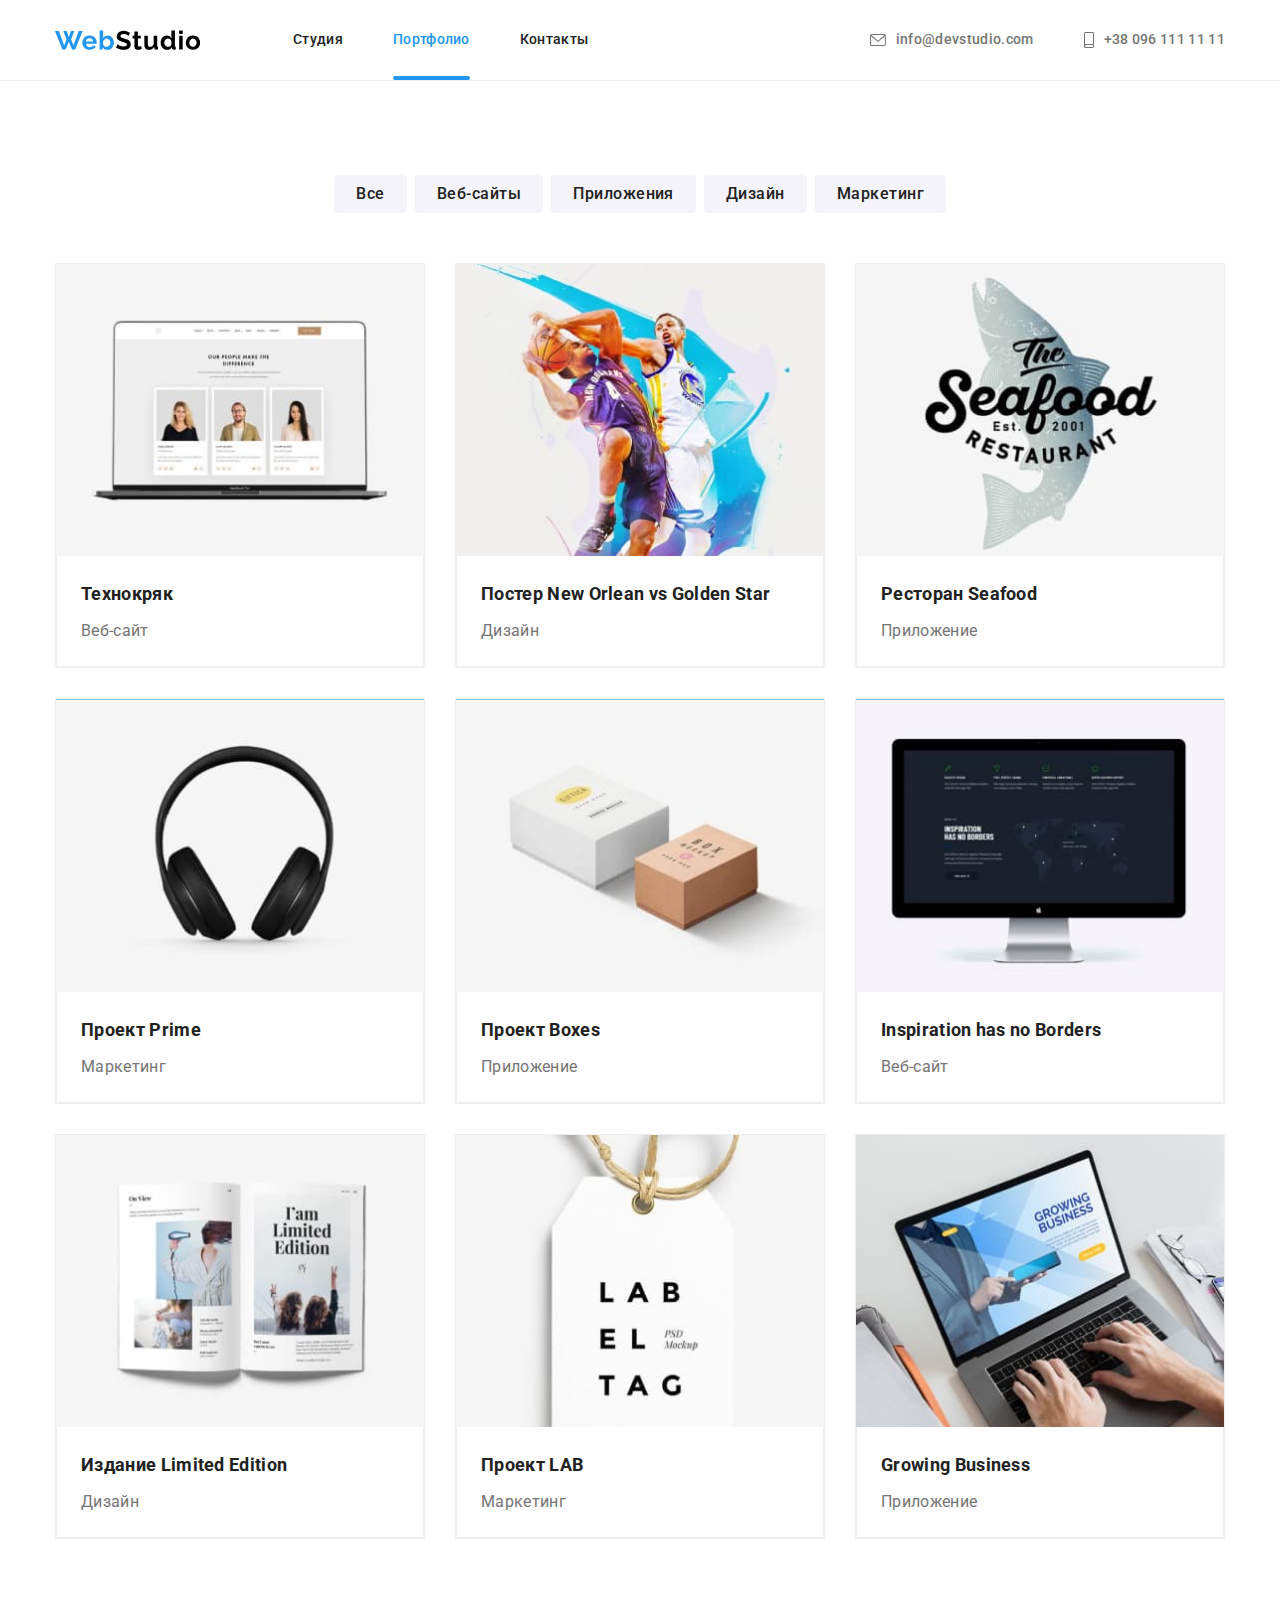
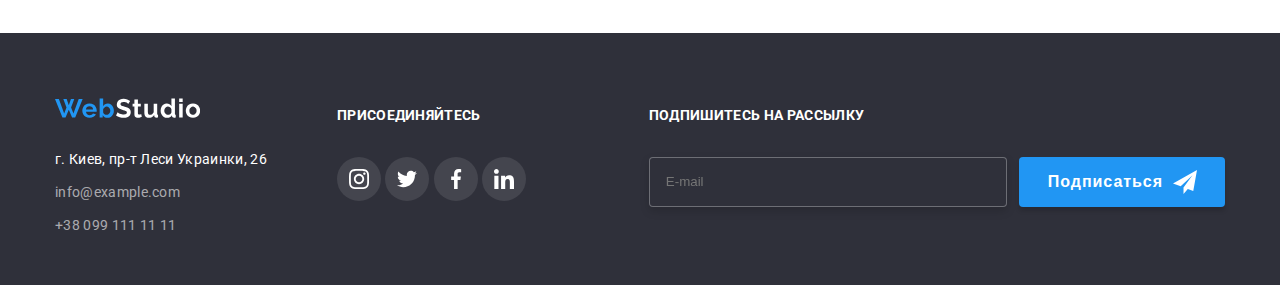
==== portfolio.html @ dd103be8 "финал1" ====
<!DOCTYPE html>
<html lang="ru">

<head>
    <meta charset="UTF-8">
    <meta name="viewport" content="width=device-width, initial-scale=1.0">
    <title>Document</title>
    <link rel="preconnect" href="https://fonts.gstatic.com">
    <link href="https://fonts.googleapis.com/css2?family=Raleway:wght@700&family=Roboto:wght@400;500;700;900&display=swap"
        rel="stylesheet">
    <link rel="stylesheet" href="./scc/common.css">
    <link rel="stylesheet" href="./scc/portfolio.css">

</head>

<body class="page">
    <!--Шапка сайта-->
<header class="head">
    <div class="container main-nav">
        <nav class="nav-points">

            <a href="./index.html" class="head-logo">
                <svg class="web-studio" width="145" height="31">
                    <use href="./images/symbol-defs.svg#icon-webstudio"></use>
                </svg>
            </a>

            <ul class="site-nav">
                <li class="item"><a href="./index.html" class="link">Студия</a></li>
                <li class="item"><a href="./portfolio.html" class="link current">Портфолио</a></li>
                <li class="item"><a href="/" class="link">Контакты</a></li>
            </ul>
        </nav>

        <ul class="web-link">
            <li class="item">
                <a class="link-mail" href="mailto:info@devstudio.com">
                    <svg class="icon-envelope">
                        <use href="./images/symbol-defs.svg#icon-envelope"></use>
                    </svg>
                    info@devstudio.com
                </a>
            </li>
        
            <li class="item">
                <a class="link-tel" href="tel:+380961111111">
                    <svg class="icon-smartphone">
                        <use href="./images/symbol-defs.svg#icon-smartphone"></use>
                    </svg>
                    +38 096 111 11 11
                </a>
            </li>
        </ul>
    </div>

</header>
    
<main>
    <section class="section">
        <div class="container">
            <h1 class="section-title visually-hidden">Наши работы</h1>

            <ul class="filter-nav nav">
                <li class="item"><button type="button" class="nav">Все</button></li>
                <li class="item"><button type="button" class="nav">Веб-сайты</button></li>
                <li class="item"><button type="button" class="nav">Приложения</button></li>
                <li class="item"><button type="button" class="nav">Дизайн</button></li>
                <li class="item"><button type="button" class="nav">Маркетинг</button></li>
            </ul>
        
            <ul class="cart-list">
                <li class="item">
                    <a href="/" class="link-cart">
                        <div class="photo-portfolio">
                            <img class="card-image" src="images/cart1 min.jpg" alt="фотографии людей на экране ноутбука">
                            <div class="portfolio-overlay">
                                <p class="style-hover">Технокряк это современная площадка распространения коронавируса. Компании используют эту платформу для цифрового шпионажа и атак на защищённые сервера конкурентов.</p>
                            </div>
                        </div>
                        
                        <div class="heading-title">
                            <h2 class="section-title">Технокряк</h2>
                            <p class="title">Веб-сайт</p>
                        </div>
                    </a>
                </li>
                <li class="item">
                    <a href="/" class="link-cart">
                        <div class="photo-portfolio">
                            <img class="card-image" src="images/cart2 min.jpg" alt="два баскетболиста">
                            <div class="portfolio-overlay">
                                <p class="style-hover">Технокряк это современная площадка распространения коронавируса. Компании используют эту платформу для цифрового шпионажа и атак на защищённые сервера конкурентов.</p>
                            </div>
                        </div>

                        <div class="heading-title">
                            <h2 class="section-title">Постер New Orlean vs Golden Star</h2>
                            <p class="title">Дизайн</p>
                        </div>
                    </a>
                </li>
                <li class="item">
                    <a href="/" class="link-cart">
                        <div class="photo-portfolio">
                            <img class="card-image" src="images/cart3 min.jpg" alt="логотип ресторана">
                            <div class="portfolio-overlay">
                                <p class="style-hover">Технокряк это современная площадка распространения коронавируса. Компании используют эту платформу для цифрового шпионажа и атак на защищённые сервера конкурентов.</p>
                            </div>
                        </div>
                        
                        <div class="heading-title">
                            <h2 class="section-title">Ресторан Seafood</h2>
                            <p class="title">Приложение</p>
                        </div>
                    </a>
                </li>
                <li class="item">
                    <a href="/" class="link-cart">
                        <div class="photo-portfolio">
                            <img class="card-image" src="images/cart4 min.jpg" alt="наушники">
                            <div class="portfolio-overlay">
                                <p class="style-hover">Технокряк это современная площадка распространения коронавируса. Компании используют эту платформу для цифрового шпионажа и атак на защищённые сервера конкурентов.</p>
                            </div>
                        </div>

                        <div class="heading-title">
                            <h2 class="section-title">Проект Prime</h2>
                            <p class="title">Маркетинг</p>
                        </div>
                    </a>
                </li>
                <li class="item">
                    <a href="/" class="link-cart">
                        <div class="photo-portfolio">
                            <img class="card-image" src="images/cart5 min.jpg" alt="две коробки">
                            <div class="portfolio-overlay">
                                <p class="style-hover">Технокряк это современная площадка распространения коронавируса. Компании используют эту платформу для цифрового шпионажа и атак на защищённые сервера конкурентов.</p>
                            </div> 
                        </div>
                               
                        <div class="heading-title">
                            <h2 class="section-title">Проект Boxes</h2>
                            <p class="title">Приложение</p>
                        </div>
                    </a>
                </li>
                <li class="item">
                    <a href="/" class="link-cart">
                        <div class="photo-portfolio">
                            <img class="card-image" src="images/cart6 min.jpg" alt="монитор компьютера">
                            <div class="portfolio-overlay">
                                <p class="style-hover">Технокряк это современная площадка распространения коронавируса. Компании используют эту платформу для цифрового шпионажа и атак на защищённые сервера конкурентов.</p>
                            </div>
                        </div>
                                
                        <div class="heading-title">
                            <h2 class="section-title">Inspiration has no Borders</h2>
                            <p class="title">Веб-сайт</p>
                        </div>
                    </a>
                </li>
                <li class="item">
                    <a href="/" class="link-cart">
                        <div class="photo-portfolio">
                            <img class="card-image" src="images/cart7 min.jpg" alt="открытая книга">
                            <div class="portfolio-overlay">
                                <p class="style-hover">Технокряк это современная площадка распространения коронавируса. Компании используют эту платформу для цифрового шпионажа и атак на защищённые сервера конкурентов.</p>
                            </div> 
                        </div>
                    
                        <div class="heading-title">
                            <h2 class="section-title">Издание Limited Edition</h2>
                            <p class="title">Дизайн</p>
                        </div>
                    </a>
                </li>
                <li class="item">
                    <a href="/" class="link-cart">
                        <div class="photo-portfolio">
                            <img class="card-image" src="images/cart8 min.jpg" alt="ярлык на нитке">
                            <div class="portfolio-overlay">
                                <p class="style-hover">Технокряк это современная площадка распространения коронавируса. Компании используют эту платформу для цифрового шпионажа и атак на защищённые сервера конкурентов.</p>
                            </div>
                        </div>
                    
                        <div class="heading-title">
                            <h2 class="section-title">Проект LAB</h2>
                            <p class="title">Маркетинг</p>
                        </div>
                    </a>
                </li>
                <li class="item">
                    <a href="/" class="link-cart">
                        <div class="photo-portfolio">
                            <img class="card-image" src="images/cart9 min.jpg" alt="человек работющий за ноутбуком">
                            <div class="portfolio-overlay">
                                <p class="style-hover">Технокряк это современная площадка распространения коронавируса. Компании используют эту платформу для цифрового шпионажа и атак на защищённые сервера конкурентов.</p>
                            </div>
                        </div>
                        
                        <div class="heading-title">
                            <h2 class="section-title">Growing Business</h2>
                            <p class="title">Приложение</p>
                        </div>
                    </a>
                </li>
            </ul>
        </div>
       
    </section>    
</main>
    <!--Подвал-->
<footer class="footer">

    <div class="container">
        <div class="container-footer">
            <div class="footer-addres">
                <a href="./index.html" class="footer-logo">
                    <svg class="web-studio" width="145" height="31">
                        <use href="./images/symbol-defs.svg#icon-WebStudio1"></use>
                    </svg>
                </a>

                <address class="address">
                    г. Киев, пр-т Леси Украинки, 26
                </address>

                <address class="footer-link">
                    <a href="mailto:info@example.com" class="footer-mail">info@example.com</a><br />
                    <a href="tel:+380991111111" class="footer-tel">+38 099 111 11 11</a>
                </address>
            </div>


            <div class="social-networks">
                <h3 class="networks-title">ПРИСОЕДИНЯЙТЕСЬ</h3>
                <ul class="networks">
                    <li class="networks-item">
                        <a class="social-link" href="">
                            <svg class="social-icon">
                                <use href="./images/symbol-defs.svg#icon-instagram"></use>
                            </svg>
                        </a>
                        <a class="social-link" href="">
                            <svg class="social-icon">
                                <use href="./images/symbol-defs.svg#icon-twitter"></use>
                            </svg>
                        </a>
                        <a class="social-link" href="">
                            <svg class="social-icon">
                                <use href="./images/symbol-defs.svg#icon-facebook"></use>
                            </svg>
                        </a>
                        <a class="social-link" href="">
                            <svg class="social-icon">
                                <use href="./images/symbol-defs.svg#icon-linkedin"></use>
                            </svg>
                        </a>
                    </li>
                </ul>
            </div>
            <div class="footer-modal">
                <div class="modal-title">
                    <h3 class="email-title">ПОДПИШИТЕСЬ НА РАССЫЛКУ</h3>
                </div>
            
                <div class="footer-form">
                    <input type="email" name="mail" placeholder="E-mail"></input>
                    <button type="submit" class="subscribe">Подписаться
                        <svg class="telegram">
                            <use href="./images/symbol-defs.svg#icon-telegrammin"></use>
                        </svg>
                    </button>
            
                </div>

        </div>

    </div>


</footer>
    </body>
    
    </html>
---- scc/common.css ----
html {
  box-sizing: border-box;
}

*,
*::before {
  box-sizing: border-box;
}

:root {
  --primary-text-color: #212121;
  --title-text-color: #757575;
  --accent-color: #2196f3;
  --background-color: #ffffff;
  --timing-function: cubic-bezier(0.4, 0, 0.2, 1);
}

.page {
  background-color: var(--background-color);

  font-family: Roboto, sans-serif;
  letter-spacing: 0.02em;
  margin: 0;
}

a {
  text-decoration: none;
}

li {
  list-style: none;
}

ul {
  padding: 0;
  margin: 0;
}

p {
  padding: 0;
  margin: 0;
}

/* утилита спрятать */
.visually-hidden {
  position: absolute;
  clip: rect(0 0 0 0);
  width: 1px;
  height: 1px;
  margin: -1px;
}

.head {
  border-bottom-width: 1px;
  border-bottom-style: solid;
  border-bottom-color: #ececec;
}

/* main-nav */

.main-nav {
  display: flex;
  align-items: center;
}

/* Header */

/* .head {
  background-color: #cccccc;
} */

.container {
  padding-left: 15px;
  padding-right: 15px;

  margin-left: auto;
  margin-right: auto;
  width: 1200px;
  /* outline: 2px solid tomato; */
}

/* Logo */

.head-logo {
  display: block;
  padding-top: 25px;
  padding-bottom: 24px;
}

.head-logo {
  display: flex;
}

/* site nav */

.nav-points {
  display: flex;
}

.site-nav {
  display: flex;
  margin-left: 93px;
  align-items: center;
}

/* .site-nav .item {
  background-color: tomato;
} */

.site-nav .item + .item {
  margin-left: 50px;
}

.site-nav a {
  display: block;
  padding-top: 32px;
  padding-bottom: 32px;

  color: var(--primary-text-color);

  font-weight: 500;
  font-size: 14px;
  line-height: 1.14;

  transition: color 250ms var(--timing-function);
}

.site-nav a:hover,
.site-nav a:focus {
  color: var(--accent-color);
}

.link {
  position: relative;
}

.link::after {
  content: '';

  position: absolute;
  bottom: 0;

  display: block;
  width: 100%;
  height: 4px;
  border-radius: 2px;

  background-color: var(--accent-color);

  opacity: 0;
  transition: opacity 250ms var(--timing-function);
}

.link.current::after {
  opacity: 1;
}

.site-nav .link.current {
  color: var(--accent-color);
}

.web-link {
  display: flex;
  margin-left: auto;
  padding: 0;
}

.link-mail {
  display: flex;
  align-items: center;

  margin-right: 50px;
}

.icon-envelope {
  width: 16px;
  height: 12px;
  margin-right: 10px;

  fill: currentColor;
}

.link-tel {
  display: flex;
  align-items: center;
}

.icon-smartphone {
  width: 10px;
  height: 16px;
  margin-right: 10px;
  fill: currentColor;
}

.web-link .link-mail {
  color: var(--title-text-color);

  font-weight: 500;
  font-size: 14px;
  line-height: 1.14;

  transition: color 250ms var(--timing-function);
}

.web-link .link-mail:hover,
.web-link .link-mail:focus {
  outline: none;
  color: var(--accent-color);
}

.web-link .link-tel {
  color: var(--title-text-color);

  font-weight: 500;
  font-size: 14px;
  line-height: 1.14;

  transition: color 250ms var(--timing-function);
}

.web-link .link-tel:hover,
.web-link .link-tel:focus {
  outline: none;
  color: var(--accent-color);
}

/* Footer */

.footer {
  max-width: 1600px;
  height: 252px;
  margin: 0 auto;

  padding-top: 60px;
  padding-bottom: 60px;

  background-color: #2f303a;
}

.footer-logo {
  display: inline-block;
  margin-bottom: 20px;
}

.footer-web {
  color: var(--accent-color);
  font-family: Raleway, sans-serif;

  font-weight: 700;
  font-size: 26px;
  line-height: 1.19;
}

.footer-studio {
  color: var(--background-color);
  font-family: Raleway, sans-serif;

  font-weight: 700;
  font-size: 26px;
  line-height: 1.19;
}

.footer-studio:hover {
  color: var(--accent-color);
}

.address {
  margin-bottom: 9px;

  color: var(--background-color);

  font-style: normal;
  font-weight: normal;
  font-size: 14px;
  line-height: 1.71;
}

.footer-mail {
  display: inline-block;
  margin-bottom: 9px;

  color: rgba(255, 255, 255, 0.6);

  font-style: normal;
  font-weight: normal;
  font-size: 14px;
  line-height: 1.71;

  transition: color 250ms var(--timing-function);
}

.footer-link .footer-mail:hover,
.footer-link .footer-mail:focus {
  color: var(--accent-color);
}

.footer-tel {
  color: rgba(255, 255, 255, 0.6);

  font-style: normal;
  font-weight: normal;
  font-size: 14px;
  line-height: 1.71;

  transition: color 250ms var(--timing-function);
}

.footer-link .footer-tel:hover,
.footer-link .footer-tel:focus {
  color: var(--accent-color);
}

.networks-title {
  color: var(--background-color);

  font-weight: bold;
  font-size: 14px;
  line-height: 16px;
}

.container-footer {
  display: flex;
}
.social-networks {
  margin-left: 70px;
}

.networks-title {
  padding-bottom: 20px;
}

.social-link {
  display: inline-flex;
  justify-content: center;
  align-items: center;
  width: 44px;
  height: 44px;
  border-radius: 50%;

  background-color: rgba(255, 255, 255, 0.1);

  transition: background-color 250ms var(--timing-function);
}

.social-link:hover,
.social-link:focus {
  background-color: var(--accent-color);
  color: var(--background-color);
}

.social-icon {
  width: 20px;
  height: 20px;
  fill: var(--background-color);
}

/* модельное окно */

.backdrop {
  position: fixed;
  top: 0;
  left: 0;
  width: 100%;
  height: 100%;
  background-color: rgba(0, 0, 0, 0.2);
}

.backdrop.is-hidden {
  opacity: 0;
  pointer-events: none;
}

.modal {
  position: absolute;
  top: 50%;
  left: 50%;
  transform: translate(-50%, -50%);

  min-width: 528px;
  min-height: 581px;
  border-radius: 4px;
  box-shadow: 0px 1px 3px rgba(0, 0, 0, 0.12), 0px 1px 1px rgba(0, 0, 0, 0.14),
    0px 2px 1px rgba(0, 0, 0, 0.2);

  background-color: var(--background-color);
}

.modal-btn {
  position: absolute;
  top: 0;
  right: 0;

  width: 30px;
  height: 30px;
  border-radius: 50%;
  margin: 8px 8px;

  background: var(--background-color);
  border: 1px solid rgba(0, 0, 0, 0.1);
  box-sizing: border-box;

  cursor: pointer;
}

.modal-btn:hover,
.modal-btn:focus {
  fill: var(--accent-color);
}

textarea {
  resize: none;
}

.form {
  width: 528px;
  height: 581px;
  /* outline: 1px solid tomato; */
  margin-left: auto;
  margin-right: auto;
  padding: 40px 39px 40px 41px;
}

b {
  font-style: normal;
  font-weight: bold;
  font-size: 20px;
  line-height: 1.15;
  text-align: center;
  letter-spacing: 0.03em;
  color: var(--primary-text-color);
}

.modal-container {
  position: relative;
}

.modal-icon {
  position: absolute;
  top: 50%;
  transform: translateY(-50%);
  left: 12px;

  width: 18px;
  height: 18px;

  cursor: pointer;
}

.form-field input:hover + .modal-icon {
  color: var(--accent-color);
  transition: color 250ms var(--timing-function);
}

.form-field input:focus + .modal-icon {
  color: var(--accent-color);
  transition: color 250ms var(--timing-function);
}

.modal-title {
  display: flex;
  margin-bottom: 20px;
}

.form-field {
  display: flex;
  flex-direction: column;
  margin-bottom: 10px;
}

.form-field label {
  margin-bottom: 4px;

  font-family: Roboto;
  font-style: normal;
  font-weight: normal;
  font-size: 12px;
  line-height: 1.17;
  letter-spacing: 0.01em;
  color: var(--title-text-color);
}

.form-field input {
  width: 448px;
  height: 40px;
  padding-left: 42px;
  margin: 0;
  border: 1px solid rgba(33, 33, 33, 0.2);;
  border-radius: 4px;
  transition: color 1000ms var(--timing-function);

  font-size: 16px;

  background-color: var(--background-color);
  color: var(--primary-text-color);

  cursor: pointer;
}

.form-field input:hover,
.form-field input:focus {
  border-color: var(--accent-color);
  transition: color 250ms var(--timing-function);
}

.form-field textarea:hover,
.form-field textarea:focus {
   border-color: var(--accent-color);
  transition: color 250ms var(--timing-function);
}

.modal-icon {
  fill: currentColor;
}

.comment {
  width: 448px;
  height: 120px;
  padding: 12px 16px;
  border: 1px solid rgba(33, 33, 33, 0.2);
  box-sizing: border-box;
  border-radius: 4px;

  margin-bottom: 10px;
}

.footer-modal {
  display: inline-block;
  margin-right: 0;
  margin-left: auto;
}

.email-title {
  color: var(--background-color);

  font-weight: bold;
  font-size: 14px;
  line-height: 16px;
}

.footer-form {
  display: flex;
  flex-direction: row;
}

.footer-form input {
  width: 358px;
  height: 50px;
  padding: 15px 16px;
  margin-right: 12px;

  border: 1px solid rgba(255, 255, 255, 0.3);
  box-sizing: border-box;
  filter: drop-shadow(0px 4px 4px rgba(0, 0, 0, 0.15));
  border-radius: 4px;

  color: var(--background-color);
  background-color: #2f303a;
}

.email::placeholder {
  font-family: Roboto;
  font-style: normal;
  font-weight: normal;
  font-size: 16px;
  line-height: 1.25;

  display: flex;
  align-items: center;
  letter-spacing: 0.03em;

  color: rgba(255, 255, 255, 0.6);
}

.subscribe {
  position: relative;
  display: flex;

  padding: 10px 0 10px 29px;
  border-radius: 4px;

  min-width: 200px;
  border: none;

  background-color: var(--accent-color);
  color: var(--background-color);
  box-shadow: 0px 4px 4px rgba(0, 0, 0, 0.15);

  font-weight: bold;
  font-size: 16px;
  line-height: 30px;
  align-items: center;
  text-align: center;
  letter-spacing: 0.06em;

  cursor: pointer;
}

.telegram {
  margin-left: 10px;
  margin-right: 28px;
  width: 24px;
  height: 24px;
}

.comment::placeholder {
  font-family: Roboto;
  font-size: 12px;
  line-height: 1.17;
  letter-spacing: 0.01em;
  color: rgba(117, 117, 117, 0.5);
}

.form-contract {
  display: flex;
  align-items: center;
}

.form-contract {
  font-family: Roboto;
  font-style: normal;
  font-weight: normal;
  font-size: 14px;
  line-height: 1.71;
  text-align: center;
  letter-spacing: 0.03em;
  color: var(--title-text-color);

  margin-bottom: 30px;
  
}

.form-contract input {
  /* -webkit-appearance: none;
  -moz-appearance: none;
  appearance: none;

  position: absolute; */
  position: absolute;
  width: 1px;
  height: 1px;
  margin: -1px;
  border: 0;
  padding: 0;
  clip: rect(0 0 0 0);
  overflow: hidden;
}

.checkbox-icon {
  display: inline-block;
  width: 16px;
  height: 15px;
  margin-right: 7px;

  border: 2px solid var(--primary-text-color);
  border-radius: 2px;
}

.checkbox:checked + .checkbox-icon {
  border-color: var(--accent-color);
  background-color: var(--accent-color);
  background-image: url("../images/iconcheckminimal.svg");
  background-size: contain;
  background-origin: border-box;

}

.link-contract {
  color: var(--accent-color);
  text-decoration-line: underline;
}

.send {
  display: flex;

  border-radius: 4px;
  padding: 10px 55px 10px 56px;
  margin-left: auto;
  margin-right: auto;
  min-width: 200px;
  border: none;

  background-color: var(--accent-color);
  color: var(--background-color);
  box-shadow: 0px 4px 4px rgba(0, 0, 0, 0.15);

  font-weight: bold;
  font-size: 16px;
  line-height: 30px;
  align-items: center;
  text-align: center;
  letter-spacing: 0.06em;

  cursor: pointer;
}
---- scc/portfolio.css ----
a {
  text-decoration: none;
}

li {
  list-style: none;
}

.section {
  padding-top: 94px;
  padding-bottom: 94px;
}

.filter-nav {
  display: flex;
  justify-content: center;
  padding-bottom: 50px;
}

.nav {
  cursor: pointer;
}

.filter-nav .item + .item {
  margin-left: 8px;
}

.filter-nav .nav {
  display: inline-block;
  border-radius: 4px;
  border: 0px;
  padding: 6px 22px;
  min-width: 73px;

  background-color: #f5f4fa;
  color: var(--primary-text-color);

  font-family: Roboto;
  font-style: normal;
  font-weight: 500;
  font-size: 16px;
  line-height: 1.62;
  text-align: center;
  letter-spacing: 0.03em;

  transition: background-color 250ms var(--timing-function);
  transition: color 250ms var(--timing-function);
}

.filter-nav .nav:hover,
.filter-nav .nav:focus {
  background-color: var(--accent-color);
  color: var(--background-color);
  box-shadow: 0px 3px 1px rgba(0, 0, 0, 0.1), 0px 1px 2px rgba(0, 0, 0, 0.08), 0px 2px 2px rgba(0, 0, 0, 0.12);
}

/* Карточки */

.cart-list {
  display: flex;
  flex-wrap: wrap;
}

.cart-list > .item {
  width: 370px;
  margin-right: 30px;
  margin-bottom: 30px;

  /* background-color: #ccc; */
}

.cart-list > .item:nth-child(3n) {
  margin-right: 0;
}

.cart-list > .item:nth-last-child(-n + 3) {
  margin-bottom: 0;
}

.photo-portfolio {
  position: relative;
  overflow: hidden;
}

.portfolio-overlay {
  position: absolute;
  left: 0;
  top: 0;
  width: 100%;
  height: 100%;
  background: rgba(33, 150, 243, 0.9);

  transform: translateY(-100%);
  transition: transform 250ms cubic-bezier(0.4, 0, 0.2, 1);
}

.item .link-cart:hover .portfolio-overlay,
.item .link-cart:focus .portfolio-overlay {
  transform: translateY(0);
}

.style-hover {
  padding-left: 24px;
  padding-top: 63px;

  color: var(--background-color);

  font-family: Roboto;
  font-style: normal;
  font-weight: normal;
  font-size: 18px;
  line-height: 1.56;
  letter-spacing: 0.03em;
}

.item .link-cart:hover,
.item .link-cart:focus {
  outline: none;
  display: block;
  box-shadow: 0px 1px 1px rgba(0, 0, 0, 0.12), 0px 4px 4px rgba(0, 0, 0, 0.06),
    1px 4px 6px rgba(0, 0, 0, 0.16);
}

.cart-list > .item {
  display: block;
  border: 1px solid #eeeeee;
}

.section-title {
  margin-top: 0;
  margin-bottom: 0;
  padding-bottom: 4px;

  color: var(--primary-text-color);

  font-weight: bold;
  font-size: 18px;
  line-height: 2;
}

.cart-list .title {
  color: var(--title-text-color);

  font-weight: normal;
  font-size: 16px;
  line-height: 1.87;
}

.card-image {
  display: block;
  width: 100%;
}

.heading-title {
  padding: 20px 24px;
  border-right: 1px solid #eeeeee;
  border-bottom: 1px solid #eeeeee;
  border-left: 1px solid #eeeeee;
}
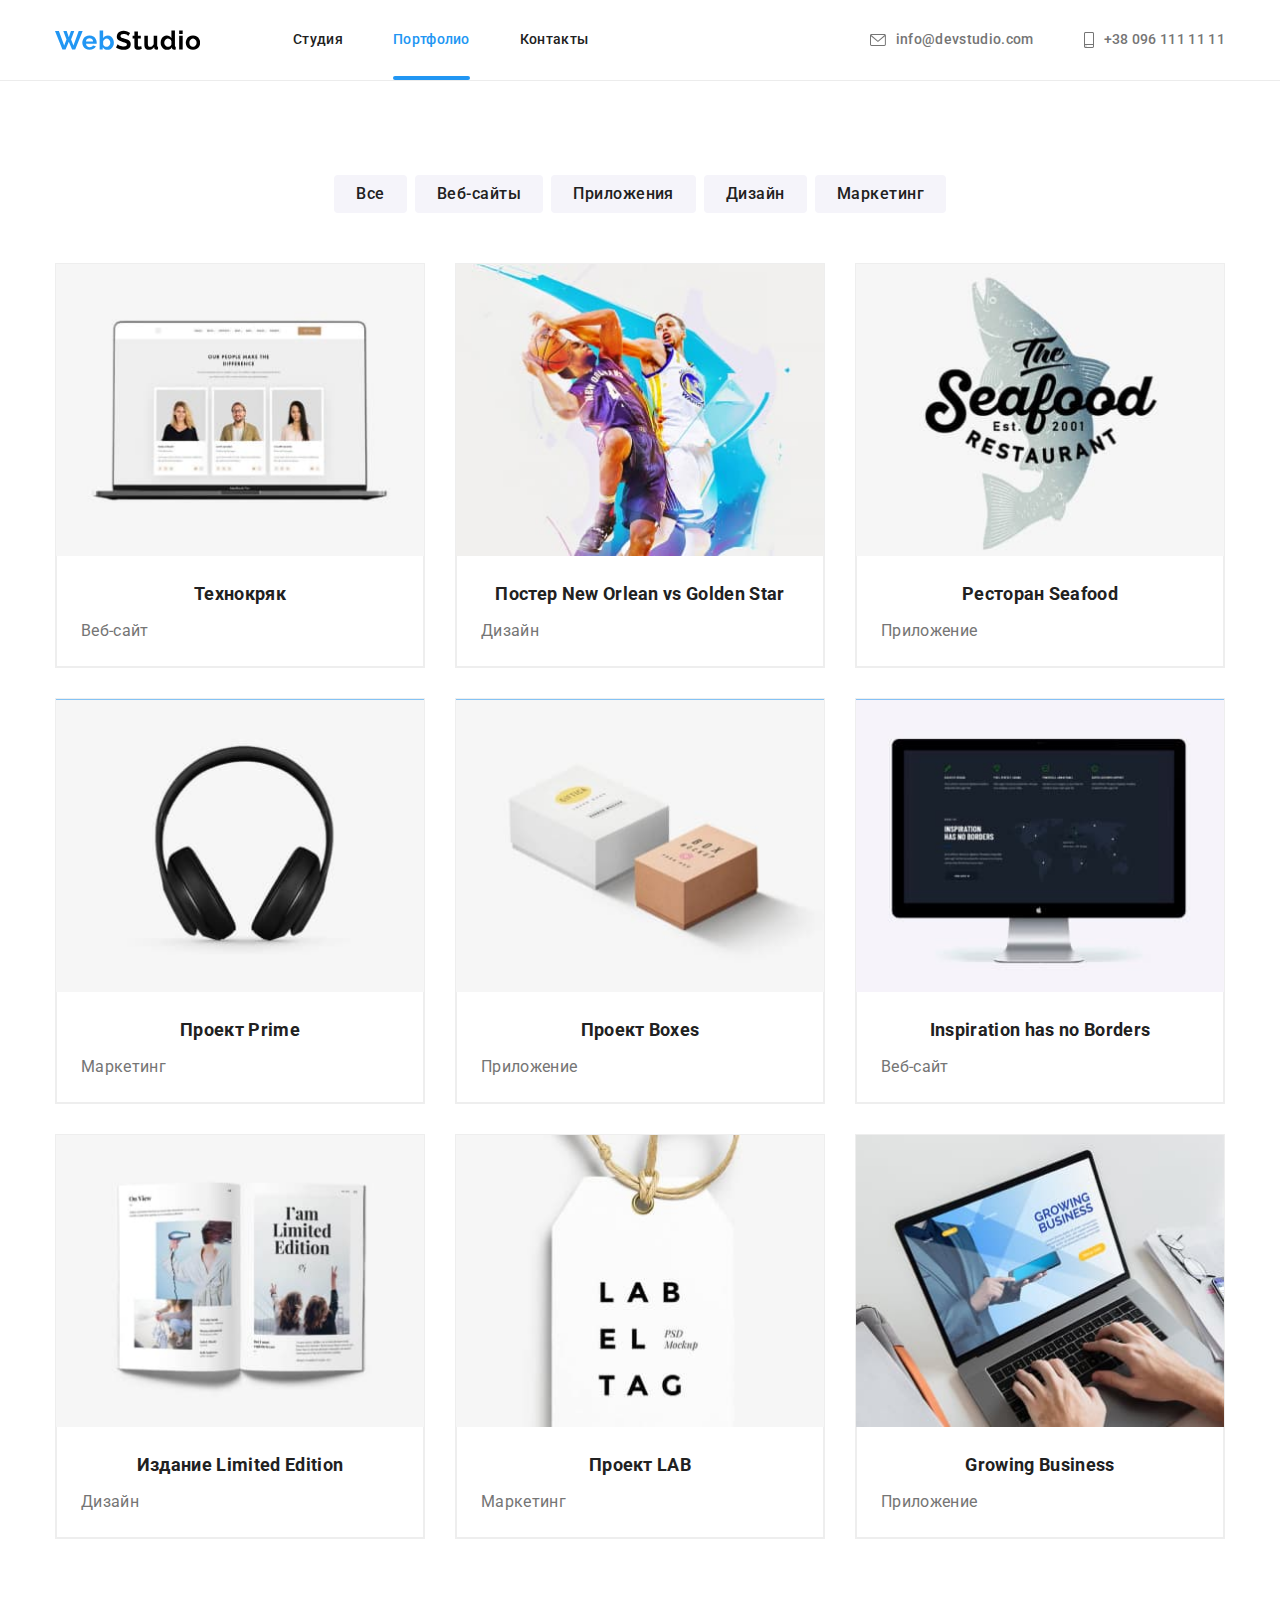
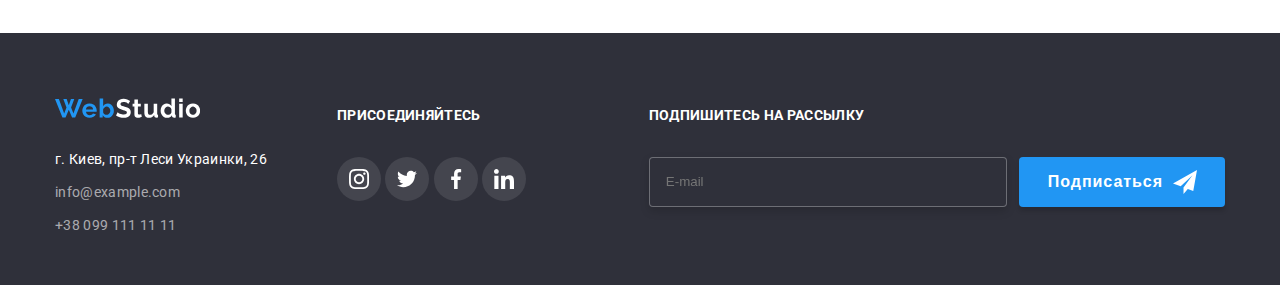
==== commit 212ed9c9: "финал2" ====
--- a/portfolio.html
+++ b/portfolio.html
@@ -8,8 +8,7 @@
     <link rel="preconnect" href="https://fonts.gstatic.com">
     <link href="https://fonts.googleapis.com/css2?family=Raleway:wght@700&family=Roboto:wght@400;500;700;900&display=swap"
         rel="stylesheet">
-    <link rel="stylesheet" href="./scc/common.css">
-    <link rel="stylesheet" href="./scc/portfolio.css">
+        <link rel="stylesheet" href="./css/main.min.css">
 
 </head>
 
--- a/css/main.min.css
+++ b/css/main.min.css
@@ -0,0 +1,2 @@
+html{-webkit-box-sizing:border-box;box-sizing:border-box}*,*::before{-webkit-box-sizing:border-box;box-sizing:border-box}:root{--primary-text-color: #212121;--title-text-color: #757575;--accent-color: #2196f3;--background-color: #ffffff;--timing-function: cubic-bezier(0.4, 0, 0.2, 1)}.page{background-color:var(--background-color);font-family:Roboto, sans-serif;letter-spacing:0.02em;margin:0}a{text-decoration:none}li{list-style:none}ul{padding:0;margin:0}p{padding:0;margin:0}.visually-hidden{position:absolute;clip:rect(0 0 0 0);width:1px;height:1px;margin:-1px}.head{border-bottom-width:1px;border-bottom-style:solid;border-bottom-color:#ececec}.main-nav{display:-webkit-box;display:-ms-flexbox;display:flex;-webkit-box-align:center;-ms-flex-align:center;align-items:center}.container{padding-left:15px;padding-right:15px;margin-left:auto;margin-right:auto;width:1200px}.head-logo{display:block;padding-top:25px;padding-bottom:24px}.head-logo{display:-webkit-box;display:-ms-flexbox;display:flex}.nav-points{display:-webkit-box;display:-ms-flexbox;display:flex}.site-nav{display:-webkit-box;display:-ms-flexbox;display:flex;margin-left:93px;-webkit-box-align:center;-ms-flex-align:center;align-items:center}.site-nav .item+.item{margin-left:50px}.site-nav a{display:block;padding-top:32px;padding-bottom:32px;color:var(--primary-text-color);font-weight:500;font-size:14px;line-height:1.14;-webkit-transition:color 250ms var(--timing-function);transition:color 250ms var(--timing-function)}.site-nav a:hover,.site-nav a:focus{color:var(--accent-color)}.link{position:relative}.link::after{content:'';position:absolute;bottom:0;display:block;width:100%;height:4px;border-radius:2px;background-color:var(--accent-color);opacity:0;-webkit-transition:opacity 250ms var(--timing-function);transition:opacity 250ms var(--timing-function)}.link.current::after{opacity:1}.site-nav .link.current{color:var(--accent-color)}.web-link{display:-webkit-box;display:-ms-flexbox;display:flex;margin-left:auto;padding:0}.link-mail{display:-webkit-box;display:-ms-flexbox;display:flex;-webkit-box-align:center;-ms-flex-align:center;align-items:center;margin-right:50px}.icon-envelope{width:16px;height:12px;margin-right:10px;fill:currentColor}.link-tel{display:-webkit-box;display:-ms-flexbox;display:flex;-webkit-box-align:center;-ms-flex-align:center;align-items:center}.icon-smartphone{width:10px;height:16px;margin-right:10px;fill:currentColor}.web-link .link-mail{color:var(--title-text-color);font-weight:500;font-size:14px;line-height:1.14;-webkit-transition:color 250ms var(--timing-function);transition:color 250ms var(--timing-function)}.web-link .link-mail:hover,.web-link .link-mail:focus{outline:none;color:var(--accent-color)}.web-link .link-tel{color:var(--title-text-color);font-weight:500;font-size:14px;line-height:1.14;-webkit-transition:color 250ms var(--timing-function);transition:color 250ms var(--timing-function)}.web-link .link-tel:hover,.web-link .link-tel:focus{outline:none;color:var(--accent-color)}.hero{text-align:center}.overlay{max-width:1600px;height:600px;padding-top:200px;margin:0 auto;background-color:#c4c4c4;background-image:-webkit-gradient(linear, left top, right top, from(rgba(47,48,58,0.4)), to(rgba(47,48,58,0.4))),url("../images/шапкаmin.jpg");background-image:linear-gradient(to right, rgba(47,48,58,0.4), rgba(47,48,58,0.4)),url("../images/шапкаmin.jpg");background-repeat:no-repeat;background-position:center;background-size:cover}.hero-title{margin-top:0;margin-bottom:0;padding-bottom:30px;color:var(--background-color);font-weight:900;font-size:44px;line-height:1.36}.heading-container{max-width:660px;margin:0 auto}.service{display:inline-block;border-radius:4px;padding:10px 32px;min-width:200px;background-color:var(--accent-color);color:var(--background-color);font-weight:700;font-size:16px;line-height:1.87;text-align:center;cursor:pointer}.section-title{margin-top:0;margin-bottom:50px;color:var(--primary-text-color);font-weight:700;font-size:36px;line-height:1.16;text-align:center}.paragraph{display:-webkit-box;display:-ms-flexbox;display:flex;-ms-flex-wrap:wrap;flex-wrap:wrap}.paragraph>.item{width:270px;margin-right:30px;margin-bottom:30px}.paragraph>.item:nth-child(4n){margin-right:0}.master{display:-webkit-box;display:-ms-flexbox;display:flex;-webkit-box-pack:center;-ms-flex-pack:center;justify-content:center;-webkit-box-align:center;-ms-flex-align:center;align-items:center;width:270px;height:120px;background-color:#f5f4fa}.master-icon{width:70px;height:70px}.actions{padding-top:94px;padding-bottom:94px}.section{padding-bottom:94px;margin-top:0;margin-bottom:0}.paragraph-title{margin-top:0;margin-bottom:0;padding-top:30px;padding-bottom:10px;color:var(--primary-text-color);font-weight:700;font-size:14px;line-height:1.14}.paragraph .title{color:var(--title-text-color);font-weight:400;font-size:14px;line-height:1.71}.work{display:-webkit-box;display:-ms-flexbox;display:flex;-ms-flex-wrap:wrap;flex-wrap:wrap}.work>.photo{width:370px;height:294px;margin-right:30px;margin-bottom:30px}.work>.photo:nth-child(3n){margin-right:0}.work>.photo:nth-last-child(-n+3){margin-bottom:0}.photo{position:relative}.profile-title{position:absolute;bottom:0;width:100%;height:70px;background:rgba(47,48,58,0.8)}.example{font-family:Roboto;font-style:normal;font-weight:bold;font-size:14px;line-height:1.14;text-align:center;letter-spacing:0.03em;text-transform:uppercase;padding:27px 0;color:var(--background-color)}.section-command{max-width:1600px;margin:0 auto;padding-top:94px;padding-bottom:94px;background-color:#f5f4fa}.command-link{display:-webkit-inline-box;display:-ms-inline-flexbox;display:inline-flex;-webkit-box-pack:center;-ms-flex-pack:center;justify-content:center;-webkit-box-align:center;-ms-flex-align:center;align-items:center;width:44px;height:44px;border-radius:50%;margin-top:16px;background-color:var(--background-color);color:#afb1b8;-webkit-transition:background-color 250ms var(--timing-function);transition:background-color 250ms var(--timing-function)}.command-link:hover,.command-link:focus{background-color:var(--accent-color);color:var(--background-color)}.command-icon{width:20px;height:20px;fill:currentColor}.command-list{display:-webkit-box;display:-ms-flexbox;display:flex;-ms-flex-wrap:wrap;flex-wrap:wrap}.command-list>.item{width:270px;height:428px;margin-right:30px;text-align:center;border-radius:0px 0px 4px 4px;-webkit-box-shadow:0px 1px 3px rgba(0,0,0,0.12),0px 1px 1px rgba(0,0,0,0.14),0px 2px 1px rgba(0,0,0,0.2);box-shadow:0px 1px 3px rgba(0,0,0,0.12),0px 1px 1px rgba(0,0,0,0.14),0px 2px 1px rgba(0,0,0,0.2);background-color:var(--background-color)}.command-list>.item:nth-child(4n){margin-right:0}.section.command-person{margin-bottom:10px;color:var(--primary-text-color);font-weight:500;font-size:16px;line-height:1.18}.command-list .title{color:var(--title-text-color);font-weight:400;font-size:16px;line-height:1.18}.section-client{padding-top:94px;padding-bottom:94px;margin-top:0;margin-bottom:0}.clients{display:-webkit-box;display:-ms-flexbox;display:flex;padding:0;-webkit-box-pack:center;-ms-flex-pack:center;justify-content:center}.logo{display:-webkit-box;display:-ms-flexbox;display:flex;-webkit-box-pack:center;-ms-flex-pack:center;justify-content:center;-webkit-box-align:center;-ms-flex-align:center;align-items:center;width:170px;height:90px;border:1px solid #afb1bb;border-radius:4px;color:#afb1bb;-webkit-transition:color 250ms var(--timing-function);transition:color 250ms var(--timing-function)}.client-logo{fill:currentColor}.client-item:not(:last-child){margin-right:30px}.logo:hover,.logo:focus{color:var(--accent-color);border-color:var(--accent-color)}a{text-decoration:none}li{list-style:none}.section{padding-top:94px;padding-bottom:94px}.filter-nav{display:-webkit-box;display:-ms-flexbox;display:flex;-webkit-box-pack:center;-ms-flex-pack:center;justify-content:center;padding-bottom:50px}.nav{cursor:pointer}.filter-nav .item+.item{margin-left:8px}.filter-nav .nav{display:inline-block;border-radius:4px;border:0px;padding:6px 22px;min-width:73px;background-color:#f5f4fa;color:var(--primary-text-color);font-family:Roboto;font-style:normal;font-weight:500;font-size:16px;line-height:1.62;text-align:center;letter-spacing:0.03em;-webkit-transition:background-color 250ms var(--timing-function);transition:background-color 250ms var(--timing-function);-webkit-transition:color 250ms var(--timing-function);transition:color 250ms var(--timing-function)}.filter-nav .nav:hover,.filter-nav .nav:focus{background-color:var(--accent-color);color:var(--background-color);-webkit-box-shadow:0px 3px 1px rgba(0,0,0,0.1),0px 1px 2px rgba(0,0,0,0.08),0px 2px 2px rgba(0,0,0,0.12);box-shadow:0px 3px 1px rgba(0,0,0,0.1),0px 1px 2px rgba(0,0,0,0.08),0px 2px 2px rgba(0,0,0,0.12)}.cart-list{display:-webkit-box;display:-ms-flexbox;display:flex;-ms-flex-wrap:wrap;flex-wrap:wrap}.cart-list>.item{width:370px;margin-right:30px;margin-bottom:30px}.cart-list>.item:nth-child(3n){margin-right:0}.cart-list>.item:nth-last-child(-n+3){margin-bottom:0}.photo-portfolio{position:relative;overflow:hidden}.portfolio-overlay{position:absolute;left:0;top:0;width:100%;height:100%;background:rgba(33,150,243,0.9);-webkit-transform:translateY(-100%);transform:translateY(-100%);-webkit-transition:-webkit-transform 250ms cubic-bezier(0.4, 0, 0.2, 1);transition:-webkit-transform 250ms cubic-bezier(0.4, 0, 0.2, 1);transition:transform 250ms cubic-bezier(0.4, 0, 0.2, 1);transition:transform 250ms cubic-bezier(0.4, 0, 0.2, 1), -webkit-transform 250ms cubic-bezier(0.4, 0, 0.2, 1)}.item .link-cart:hover .portfolio-overlay,.item .link-cart:focus .portfolio-overlay{-webkit-transform:translateY(0);transform:translateY(0)}.style-hover{padding-left:24px;padding-top:63px;color:var(--background-color);font-family:Roboto;font-style:normal;font-weight:normal;font-size:18px;line-height:1.56;letter-spacing:0.03em}.item .link-cart:hover,.item .link-cart:focus{outline:none;display:block;-webkit-box-shadow:0px 1px 1px rgba(0,0,0,0.12),0px 4px 4px rgba(0,0,0,0.06),1px 4px 6px rgba(0,0,0,0.16);box-shadow:0px 1px 1px rgba(0,0,0,0.12),0px 4px 4px rgba(0,0,0,0.06),1px 4px 6px rgba(0,0,0,0.16)}.cart-list>.item{display:block;border:1px solid #eeeeee}.section-title{margin-top:0;margin-bottom:0;padding-bottom:4px;color:var(--primary-text-color);font-weight:bold;font-size:18px;line-height:2}.cart-list .title{color:var(--title-text-color);font-weight:normal;font-size:16px;line-height:1.87}.card-image{display:block;width:100%}.heading-title{padding:20px 24px;border-right:1px solid #eeeeee;border-bottom:1px solid #eeeeee;border-left:1px solid #eeeeee}.footer{max-width:1600px;height:252px;margin:0 auto;padding-top:60px;padding-bottom:60px;background-color:#2f303a}.footer-logo{display:inline-block;margin-bottom:20px}.footer-web{color:var(--accent-color);font-family:Raleway, sans-serif;font-weight:700;font-size:26px;line-height:1.19}.footer-studio{color:var(--background-color);font-family:Raleway, sans-serif;font-weight:700;font-size:26px;line-height:1.19}.footer-studio:hover{color:var(--accent-color)}.address{margin-bottom:9px;color:var(--background-color);font-style:normal;font-weight:normal;font-size:14px;line-height:1.71}.footer-mail{display:inline-block;margin-bottom:9px;color:rgba(255,255,255,0.6);font-style:normal;font-weight:normal;font-size:14px;line-height:1.71;-webkit-transition:color 250ms var(--timing-function);transition:color 250ms var(--timing-function)}.footer-link .footer-mail:hover,.footer-link .footer-mail:focus{color:var(--accent-color)}.footer-tel{color:rgba(255,255,255,0.6);font-style:normal;font-weight:normal;font-size:14px;line-height:1.71;-webkit-transition:color 250ms var(--timing-function);transition:color 250ms var(--timing-function)}.footer-link .footer-tel:hover,.footer-link .footer-tel:focus{color:var(--accent-color)}.networks-title{color:var(--background-color);font-weight:bold;font-size:14px;line-height:16px}.container-footer{display:-webkit-box;display:-ms-flexbox;display:flex}.social-networks{margin-left:70px}.networks-title{padding-bottom:20px}.social-link{display:-webkit-inline-box;display:-ms-inline-flexbox;display:inline-flex;-webkit-box-pack:center;-ms-flex-pack:center;justify-content:center;-webkit-box-align:center;-ms-flex-align:center;align-items:center;width:44px;height:44px;border-radius:50%;background-color:rgba(255,255,255,0.1);-webkit-transition:background-color 250ms var(--timing-function);transition:background-color 250ms var(--timing-function)}.social-link:hover,.social-link:focus{background-color:var(--accent-color);color:var(--background-color)}.social-icon{width:20px;height:20px;fill:var(--background-color)}.backdrop{position:fixed;top:0;left:0;width:100%;height:100%;background-color:rgba(0,0,0,0.2)}.backdrop.is-hidden{opacity:0;pointer-events:none}.modal{position:absolute;top:50%;left:50%;-webkit-transform:translate(-50%, -50%);transform:translate(-50%, -50%);min-width:528px;min-height:581px;border-radius:4px;-webkit-box-shadow:0px 1px 3px rgba(0,0,0,0.12),0px 1px 1px rgba(0,0,0,0.14),0px 2px 1px rgba(0,0,0,0.2);box-shadow:0px 1px 3px rgba(0,0,0,0.12),0px 1px 1px rgba(0,0,0,0.14),0px 2px 1px rgba(0,0,0,0.2);background-color:var(--background-color)}.modal-btn{position:absolute;top:0;right:0;width:30px;height:30px;border-radius:50%;margin:8px 8px;background:var(--background-color);border:1px solid rgba(0,0,0,0.1);-webkit-box-sizing:border-box;box-sizing:border-box;cursor:pointer}.modal-btn:hover,.modal-btn:focus{fill:var(--accent-color)}textarea{resize:none}.form{width:528px;height:581px;margin-left:auto;margin-right:auto;padding:40px 39px 40px 41px}b{font-style:normal;font-weight:bold;font-size:20px;line-height:1.15;text-align:center;letter-spacing:0.03em;color:var(--primary-text-color)}.modal-container{position:relative}.modal-icon{position:absolute;top:50%;-webkit-transform:translateY(-50%);transform:translateY(-50%);left:12px;width:18px;height:18px;cursor:pointer}.form-field input:hover+.modal-icon{color:var(--accent-color);-webkit-transition:color 250ms var(--timing-function);transition:color 250ms var(--timing-function)}.form-field input:focus+.modal-icon{color:var(--accent-color);-webkit-transition:color 250ms var(--timing-function);transition:color 250ms var(--timing-function)}.modal-title{display:-webkit-box;display:-ms-flexbox;display:flex;margin-bottom:20px}.form-field{display:-webkit-box;display:-ms-flexbox;display:flex;-webkit-box-orient:vertical;-webkit-box-direction:normal;-ms-flex-direction:column;flex-direction:column;margin-bottom:10px}.form-field label{margin-bottom:4px;font-family:Roboto;font-style:normal;font-weight:normal;font-size:12px;line-height:1.17;letter-spacing:0.01em;color:var(--title-text-color)}.form-field input{width:448px;height:40px;padding-left:42px;margin:0;border:1px solid rgba(33,33,33,0.2);border-radius:4px;-webkit-transition:color 1000ms var(--timing-function);transition:color 1000ms var(--timing-function);font-size:16px;background-color:var(--background-color);color:var(--primary-text-color);cursor:pointer}.form-field input:hover,.form-field input:focus{border-color:var(--accent-color);-webkit-transition:color 250ms var(--timing-function);transition:color 250ms var(--timing-function)}.form-field textarea:hover,.form-field textarea:focus{border-color:var(--accent-color);-webkit-transition:color 250ms var(--timing-function);transition:color 250ms var(--timing-function)}.modal-icon{fill:currentColor}.comment{width:448px;height:120px;padding:12px 16px;border:1px solid rgba(33,33,33,0.2);-webkit-box-sizing:border-box;box-sizing:border-box;border-radius:4px;margin-bottom:10px}.footer-modal{display:inline-block;margin-right:0;margin-left:auto}.email-title{color:var(--background-color);font-weight:bold;font-size:14px;line-height:16px}.footer-form{display:-webkit-box;display:-ms-flexbox;display:flex;-webkit-box-orient:horizontal;-webkit-box-direction:normal;-ms-flex-direction:row;flex-direction:row}.footer-form input{width:358px;height:50px;padding:15px 16px;margin-right:12px;border:1px solid rgba(255,255,255,0.3);-webkit-box-sizing:border-box;box-sizing:border-box;-webkit-filter:drop-shadow(0px 4px 4px rgba(0,0,0,0.15));filter:drop-shadow(0px 4px 4px rgba(0,0,0,0.15));border-radius:4px;color:var(--background-color);background-color:#2f303a}.email::-webkit-input-placeholder{font-family:Roboto;font-style:normal;font-weight:normal;font-size:16px;line-height:1.25;display:-webkit-box;display:flex;-webkit-box-align:center;align-items:center;letter-spacing:0.03em;color:rgba(255,255,255,0.6)}.email:-ms-input-placeholder{font-family:Roboto;font-style:normal;font-weight:normal;font-size:16px;line-height:1.25;display:-ms-flexbox;display:flex;-ms-flex-align:center;align-items:center;letter-spacing:0.03em;color:rgba(255,255,255,0.6)}.email::-ms-input-placeholder{font-family:Roboto;font-style:normal;font-weight:normal;font-size:16px;line-height:1.25;display:-ms-flexbox;display:flex;-ms-flex-align:center;align-items:center;letter-spacing:0.03em;color:rgba(255,255,255,0.6)}.email::placeholder{font-family:Roboto;font-style:normal;font-weight:normal;font-size:16px;line-height:1.25;display:-webkit-box;display:-ms-flexbox;display:flex;-webkit-box-align:center;-ms-flex-align:center;align-items:center;letter-spacing:0.03em;color:rgba(255,255,255,0.6)}.subscribe{position:relative;display:-webkit-box;display:-ms-flexbox;display:flex;padding:10px 0 10px 29px;border-radius:4px;min-width:200px;border:none;background-color:var(--accent-color);color:var(--background-color);-webkit-box-shadow:0px 4px 4px rgba(0,0,0,0.15);box-shadow:0px 4px 4px rgba(0,0,0,0.15);font-weight:bold;font-size:16px;line-height:30px;-webkit-box-align:center;-ms-flex-align:center;align-items:center;text-align:center;letter-spacing:0.06em;cursor:pointer}.telegram{margin-left:10px;margin-right:28px;width:24px;height:24px}.comment::-webkit-input-placeholder{font-family:Roboto;font-size:12px;line-height:1.17;letter-spacing:0.01em;color:rgba(117,117,117,0.5)}.comment:-ms-input-placeholder{font-family:Roboto;font-size:12px;line-height:1.17;letter-spacing:0.01em;color:rgba(117,117,117,0.5)}.comment::-ms-input-placeholder{font-family:Roboto;font-size:12px;line-height:1.17;letter-spacing:0.01em;color:rgba(117,117,117,0.5)}.comment::placeholder{font-family:Roboto;font-size:12px;line-height:1.17;letter-spacing:0.01em;color:rgba(117,117,117,0.5)}.form-contract{display:-webkit-box;display:-ms-flexbox;display:flex;-webkit-box-align:center;-ms-flex-align:center;align-items:center}.form-contract{font-family:Roboto;font-style:normal;font-weight:normal;font-size:14px;line-height:1.71;text-align:center;letter-spacing:0.03em;color:var(--title-text-color);margin-bottom:30px}.form-contract input{position:absolute;width:1px;height:1px;margin:-1px;border:0;padding:0;clip:rect(0 0 0 0);overflow:hidden}.checkbox-icon{display:inline-block;width:16px;height:15px;margin-right:7px;border:2px solid var(--primary-text-color);border-radius:2px}.checkbox:checked+.checkbox-icon{border-color:var(--accent-color);background-color:var(--accent-color);background-image:url("../images/iconcheckminimal.svg");background-size:contain;background-origin:border-box}.link-contract{color:var(--accent-color);-webkit-text-decoration-line:underline;text-decoration-line:underline}.send{display:-webkit-box;display:-ms-flexbox;display:flex;border-radius:4px;padding:10px 55px 10px 56px;margin-left:auto;margin-right:auto;min-width:200px;border:none;background-color:var(--accent-color);color:var(--background-color);-webkit-box-shadow:0px 4px 4px rgba(0,0,0,0.15);box-shadow:0px 4px 4px rgba(0,0,0,0.15);font-weight:bold;font-size:16px;line-height:30px;-webkit-box-align:center;-ms-flex-align:center;align-items:center;text-align:center;letter-spacing:0.06em;cursor:pointer}
+/*# sourceMappingURL=main.min.css.map */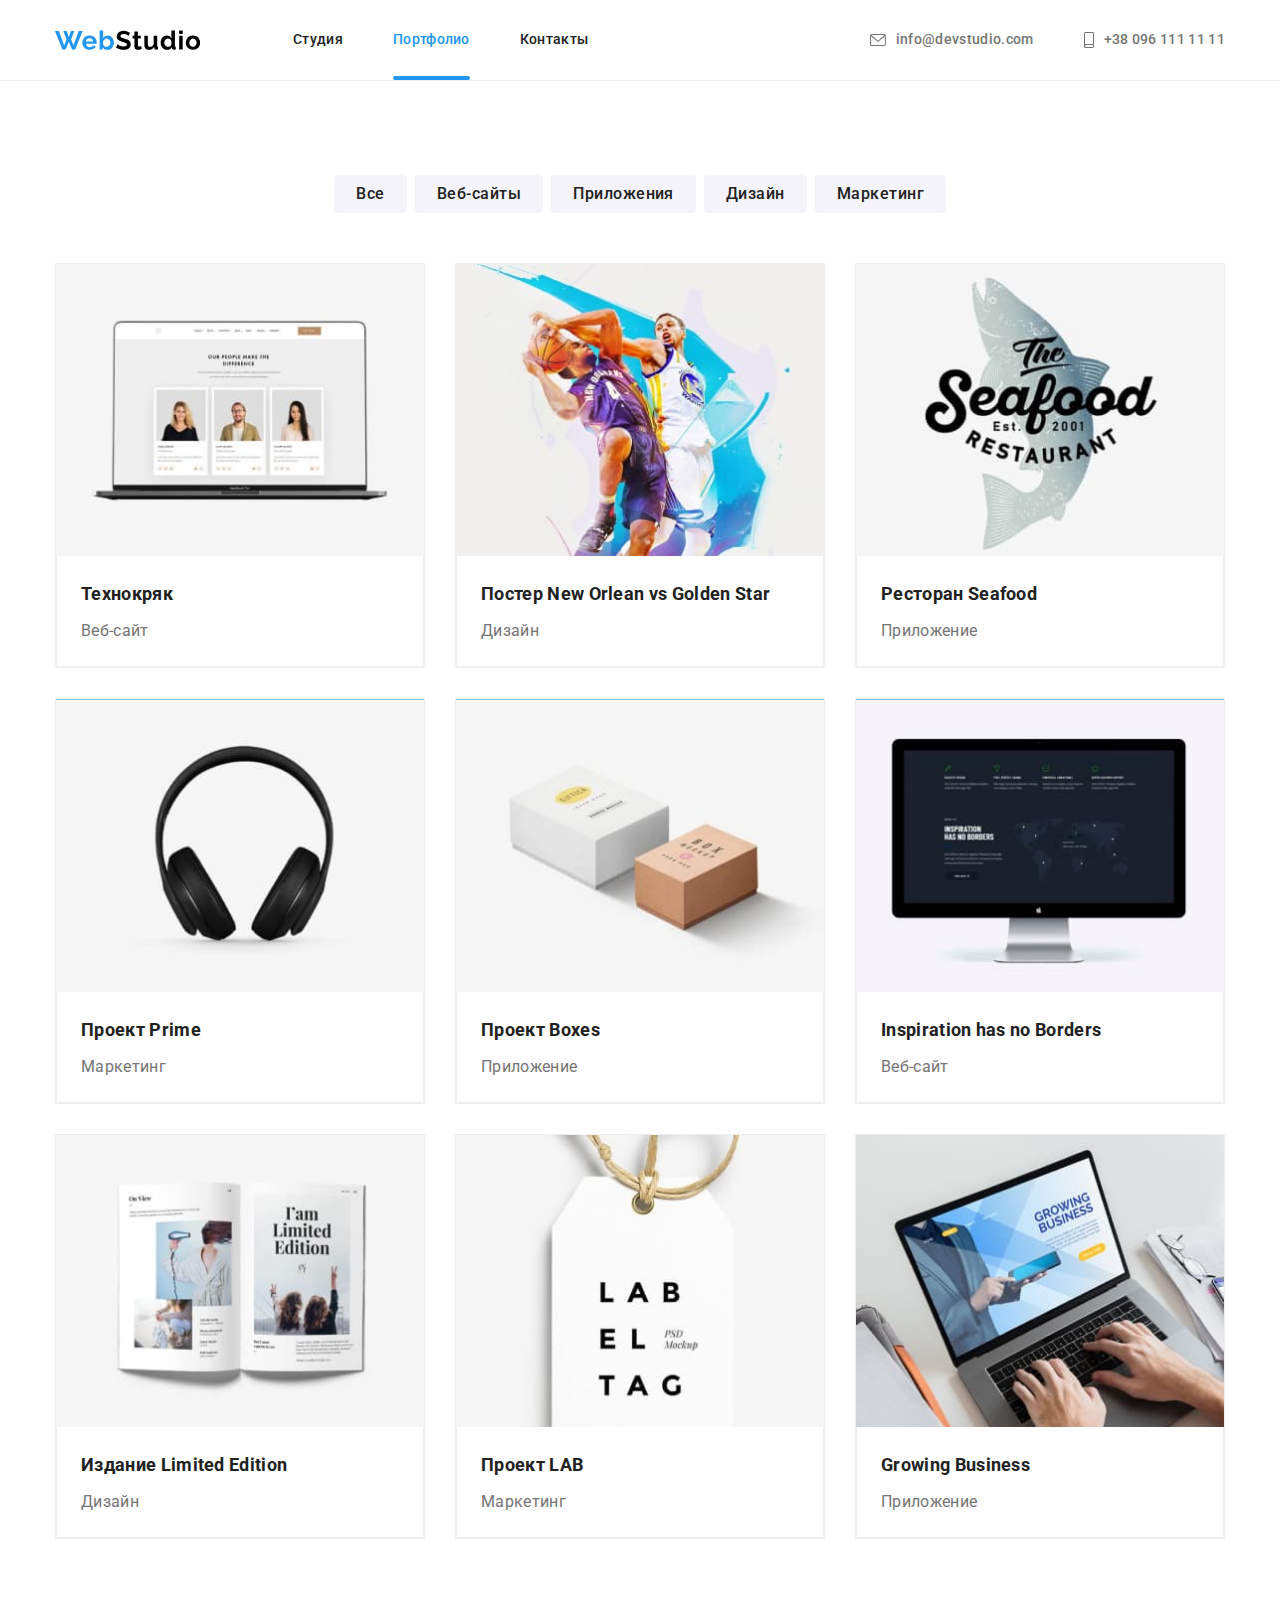
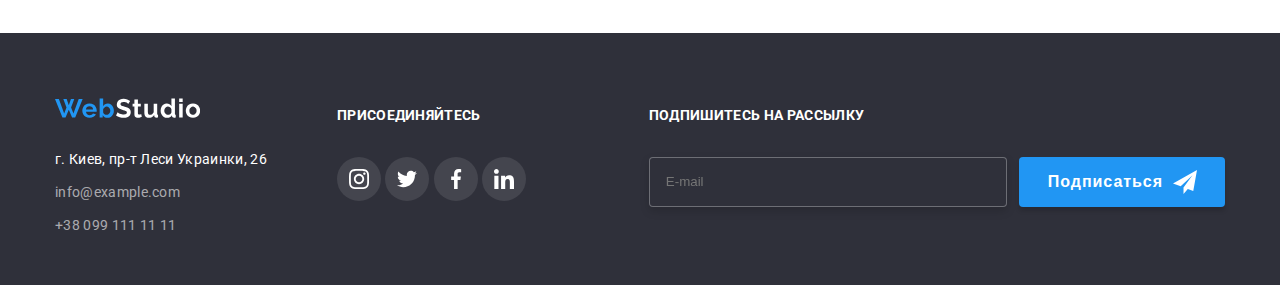
==== commit 1ab0c824: "финал4" ====
--- a/portfolio.html
+++ b/portfolio.html
@@ -264,21 +264,16 @@
                 </div>
             
                 <div class="footer-form">
-                    <input type="email" name="mail" placeholder="E-mail"></input>
+                    <input type="email" name="mail" placeholder="E-mail">
                     <button type="submit" class="subscribe">Подписаться
                         <svg class="telegram">
                             <use href="./images/symbol-defs.svg#icon-telegrammin"></use>
                         </svg>
                     </button>
-            
                 </div>
-
+            </div>
         </div>
-
     </div>
-
-
 </footer>
     </body>
-    
     </html>--- a/css/main.min.css
+++ b/css/main.min.css
@@ -1,2 +1,2 @@
-html{-webkit-box-sizing:border-box;box-sizing:border-box}*,*::before{-webkit-box-sizing:border-box;box-sizing:border-box}:root{--primary-text-color: #212121;--title-text-color: #757575;--accent-color: #2196f3;--background-color: #ffffff;--timing-function: cubic-bezier(0.4, 0, 0.2, 1)}.page{background-color:var(--background-color);font-family:Roboto, sans-serif;letter-spacing:0.02em;margin:0}a{text-decoration:none}li{list-style:none}ul{padding:0;margin:0}p{padding:0;margin:0}.visually-hidden{position:absolute;clip:rect(0 0 0 0);width:1px;height:1px;margin:-1px}.head{border-bottom-width:1px;border-bottom-style:solid;border-bottom-color:#ececec}.main-nav{display:-webkit-box;display:-ms-flexbox;display:flex;-webkit-box-align:center;-ms-flex-align:center;align-items:center}.container{padding-left:15px;padding-right:15px;margin-left:auto;margin-right:auto;width:1200px}.head-logo{display:block;padding-top:25px;padding-bottom:24px}.head-logo{display:-webkit-box;display:-ms-flexbox;display:flex}.nav-points{display:-webkit-box;display:-ms-flexbox;display:flex}.site-nav{display:-webkit-box;display:-ms-flexbox;display:flex;margin-left:93px;-webkit-box-align:center;-ms-flex-align:center;align-items:center}.site-nav .item+.item{margin-left:50px}.site-nav a{display:block;padding-top:32px;padding-bottom:32px;color:var(--primary-text-color);font-weight:500;font-size:14px;line-height:1.14;-webkit-transition:color 250ms var(--timing-function);transition:color 250ms var(--timing-function)}.site-nav a:hover,.site-nav a:focus{color:var(--accent-color)}.link{position:relative}.link::after{content:'';position:absolute;bottom:0;display:block;width:100%;height:4px;border-radius:2px;background-color:var(--accent-color);opacity:0;-webkit-transition:opacity 250ms var(--timing-function);transition:opacity 250ms var(--timing-function)}.link.current::after{opacity:1}.site-nav .link.current{color:var(--accent-color)}.web-link{display:-webkit-box;display:-ms-flexbox;display:flex;margin-left:auto;padding:0}.link-mail{display:-webkit-box;display:-ms-flexbox;display:flex;-webkit-box-align:center;-ms-flex-align:center;align-items:center;margin-right:50px}.icon-envelope{width:16px;height:12px;margin-right:10px;fill:currentColor}.link-tel{display:-webkit-box;display:-ms-flexbox;display:flex;-webkit-box-align:center;-ms-flex-align:center;align-items:center}.icon-smartphone{width:10px;height:16px;margin-right:10px;fill:currentColor}.web-link .link-mail{color:var(--title-text-color);font-weight:500;font-size:14px;line-height:1.14;-webkit-transition:color 250ms var(--timing-function);transition:color 250ms var(--timing-function)}.web-link .link-mail:hover,.web-link .link-mail:focus{outline:none;color:var(--accent-color)}.web-link .link-tel{color:var(--title-text-color);font-weight:500;font-size:14px;line-height:1.14;-webkit-transition:color 250ms var(--timing-function);transition:color 250ms var(--timing-function)}.web-link .link-tel:hover,.web-link .link-tel:focus{outline:none;color:var(--accent-color)}.hero{text-align:center}.overlay{max-width:1600px;height:600px;padding-top:200px;margin:0 auto;background-color:#c4c4c4;background-image:-webkit-gradient(linear, left top, right top, from(rgba(47,48,58,0.4)), to(rgba(47,48,58,0.4))),url("../images/шапкаmin.jpg");background-image:linear-gradient(to right, rgba(47,48,58,0.4), rgba(47,48,58,0.4)),url("../images/шапкаmin.jpg");background-repeat:no-repeat;background-position:center;background-size:cover}.hero-title{margin-top:0;margin-bottom:0;padding-bottom:30px;color:var(--background-color);font-weight:900;font-size:44px;line-height:1.36}.heading-container{max-width:660px;margin:0 auto}.service{display:inline-block;border-radius:4px;padding:10px 32px;min-width:200px;background-color:var(--accent-color);color:var(--background-color);font-weight:700;font-size:16px;line-height:1.87;text-align:center;cursor:pointer}.section-title{margin-top:0;margin-bottom:50px;color:var(--primary-text-color);font-weight:700;font-size:36px;line-height:1.16;text-align:center}.paragraph{display:-webkit-box;display:-ms-flexbox;display:flex;-ms-flex-wrap:wrap;flex-wrap:wrap}.paragraph>.item{width:270px;margin-right:30px;margin-bottom:30px}.paragraph>.item:nth-child(4n){margin-right:0}.master{display:-webkit-box;display:-ms-flexbox;display:flex;-webkit-box-pack:center;-ms-flex-pack:center;justify-content:center;-webkit-box-align:center;-ms-flex-align:center;align-items:center;width:270px;height:120px;background-color:#f5f4fa}.master-icon{width:70px;height:70px}.actions{padding-top:94px;padding-bottom:94px}.section{padding-bottom:94px;margin-top:0;margin-bottom:0}.paragraph-title{margin-top:0;margin-bottom:0;padding-top:30px;padding-bottom:10px;color:var(--primary-text-color);font-weight:700;font-size:14px;line-height:1.14}.paragraph .title{color:var(--title-text-color);font-weight:400;font-size:14px;line-height:1.71}.work{display:-webkit-box;display:-ms-flexbox;display:flex;-ms-flex-wrap:wrap;flex-wrap:wrap}.work>.photo{width:370px;height:294px;margin-right:30px;margin-bottom:30px}.work>.photo:nth-child(3n){margin-right:0}.work>.photo:nth-last-child(-n+3){margin-bottom:0}.photo{position:relative}.profile-title{position:absolute;bottom:0;width:100%;height:70px;background:rgba(47,48,58,0.8)}.example{font-family:Roboto;font-style:normal;font-weight:bold;font-size:14px;line-height:1.14;text-align:center;letter-spacing:0.03em;text-transform:uppercase;padding:27px 0;color:var(--background-color)}.section-command{max-width:1600px;margin:0 auto;padding-top:94px;padding-bottom:94px;background-color:#f5f4fa}.command-link{display:-webkit-inline-box;display:-ms-inline-flexbox;display:inline-flex;-webkit-box-pack:center;-ms-flex-pack:center;justify-content:center;-webkit-box-align:center;-ms-flex-align:center;align-items:center;width:44px;height:44px;border-radius:50%;margin-top:16px;background-color:var(--background-color);color:#afb1b8;-webkit-transition:background-color 250ms var(--timing-function);transition:background-color 250ms var(--timing-function)}.command-link:hover,.command-link:focus{background-color:var(--accent-color);color:var(--background-color)}.command-icon{width:20px;height:20px;fill:currentColor}.command-list{display:-webkit-box;display:-ms-flexbox;display:flex;-ms-flex-wrap:wrap;flex-wrap:wrap}.command-list>.item{width:270px;height:428px;margin-right:30px;text-align:center;border-radius:0px 0px 4px 4px;-webkit-box-shadow:0px 1px 3px rgba(0,0,0,0.12),0px 1px 1px rgba(0,0,0,0.14),0px 2px 1px rgba(0,0,0,0.2);box-shadow:0px 1px 3px rgba(0,0,0,0.12),0px 1px 1px rgba(0,0,0,0.14),0px 2px 1px rgba(0,0,0,0.2);background-color:var(--background-color)}.command-list>.item:nth-child(4n){margin-right:0}.section.command-person{margin-bottom:10px;color:var(--primary-text-color);font-weight:500;font-size:16px;line-height:1.18}.command-list .title{color:var(--title-text-color);font-weight:400;font-size:16px;line-height:1.18}.section-client{padding-top:94px;padding-bottom:94px;margin-top:0;margin-bottom:0}.clients{display:-webkit-box;display:-ms-flexbox;display:flex;padding:0;-webkit-box-pack:center;-ms-flex-pack:center;justify-content:center}.logo{display:-webkit-box;display:-ms-flexbox;display:flex;-webkit-box-pack:center;-ms-flex-pack:center;justify-content:center;-webkit-box-align:center;-ms-flex-align:center;align-items:center;width:170px;height:90px;border:1px solid #afb1bb;border-radius:4px;color:#afb1bb;-webkit-transition:color 250ms var(--timing-function);transition:color 250ms var(--timing-function)}.client-logo{fill:currentColor}.client-item:not(:last-child){margin-right:30px}.logo:hover,.logo:focus{color:var(--accent-color);border-color:var(--accent-color)}a{text-decoration:none}li{list-style:none}.section{padding-top:94px;padding-bottom:94px}.filter-nav{display:-webkit-box;display:-ms-flexbox;display:flex;-webkit-box-pack:center;-ms-flex-pack:center;justify-content:center;padding-bottom:50px}.nav{cursor:pointer}.filter-nav .item+.item{margin-left:8px}.filter-nav .nav{display:inline-block;border-radius:4px;border:0px;padding:6px 22px;min-width:73px;background-color:#f5f4fa;color:var(--primary-text-color);font-family:Roboto;font-style:normal;font-weight:500;font-size:16px;line-height:1.62;text-align:center;letter-spacing:0.03em;-webkit-transition:background-color 250ms var(--timing-function);transition:background-color 250ms var(--timing-function);-webkit-transition:color 250ms var(--timing-function);transition:color 250ms var(--timing-function)}.filter-nav .nav:hover,.filter-nav .nav:focus{background-color:var(--accent-color);color:var(--background-color);-webkit-box-shadow:0px 3px 1px rgba(0,0,0,0.1),0px 1px 2px rgba(0,0,0,0.08),0px 2px 2px rgba(0,0,0,0.12);box-shadow:0px 3px 1px rgba(0,0,0,0.1),0px 1px 2px rgba(0,0,0,0.08),0px 2px 2px rgba(0,0,0,0.12)}.cart-list{display:-webkit-box;display:-ms-flexbox;display:flex;-ms-flex-wrap:wrap;flex-wrap:wrap}.cart-list>.item{width:370px;margin-right:30px;margin-bottom:30px}.cart-list>.item:nth-child(3n){margin-right:0}.cart-list>.item:nth-last-child(-n+3){margin-bottom:0}.photo-portfolio{position:relative;overflow:hidden}.portfolio-overlay{position:absolute;left:0;top:0;width:100%;height:100%;background:rgba(33,150,243,0.9);-webkit-transform:translateY(-100%);transform:translateY(-100%);-webkit-transition:-webkit-transform 250ms cubic-bezier(0.4, 0, 0.2, 1);transition:-webkit-transform 250ms cubic-bezier(0.4, 0, 0.2, 1);transition:transform 250ms cubic-bezier(0.4, 0, 0.2, 1);transition:transform 250ms cubic-bezier(0.4, 0, 0.2, 1), -webkit-transform 250ms cubic-bezier(0.4, 0, 0.2, 1)}.item .link-cart:hover .portfolio-overlay,.item .link-cart:focus .portfolio-overlay{-webkit-transform:translateY(0);transform:translateY(0)}.style-hover{padding-left:24px;padding-top:63px;color:var(--background-color);font-family:Roboto;font-style:normal;font-weight:normal;font-size:18px;line-height:1.56;letter-spacing:0.03em}.item .link-cart:hover,.item .link-cart:focus{outline:none;display:block;-webkit-box-shadow:0px 1px 1px rgba(0,0,0,0.12),0px 4px 4px rgba(0,0,0,0.06),1px 4px 6px rgba(0,0,0,0.16);box-shadow:0px 1px 1px rgba(0,0,0,0.12),0px 4px 4px rgba(0,0,0,0.06),1px 4px 6px rgba(0,0,0,0.16)}.cart-list>.item{display:block;border:1px solid #eeeeee}.section-title{margin-top:0;margin-bottom:0;padding-bottom:4px;color:var(--primary-text-color);font-weight:bold;font-size:18px;line-height:2}.cart-list .title{color:var(--title-text-color);font-weight:normal;font-size:16px;line-height:1.87}.card-image{display:block;width:100%}.heading-title{padding:20px 24px;border-right:1px solid #eeeeee;border-bottom:1px solid #eeeeee;border-left:1px solid #eeeeee}.footer{max-width:1600px;height:252px;margin:0 auto;padding-top:60px;padding-bottom:60px;background-color:#2f303a}.footer-logo{display:inline-block;margin-bottom:20px}.footer-web{color:var(--accent-color);font-family:Raleway, sans-serif;font-weight:700;font-size:26px;line-height:1.19}.footer-studio{color:var(--background-color);font-family:Raleway, sans-serif;font-weight:700;font-size:26px;line-height:1.19}.footer-studio:hover{color:var(--accent-color)}.address{margin-bottom:9px;color:var(--background-color);font-style:normal;font-weight:normal;font-size:14px;line-height:1.71}.footer-mail{display:inline-block;margin-bottom:9px;color:rgba(255,255,255,0.6);font-style:normal;font-weight:normal;font-size:14px;line-height:1.71;-webkit-transition:color 250ms var(--timing-function);transition:color 250ms var(--timing-function)}.footer-link .footer-mail:hover,.footer-link .footer-mail:focus{color:var(--accent-color)}.footer-tel{color:rgba(255,255,255,0.6);font-style:normal;font-weight:normal;font-size:14px;line-height:1.71;-webkit-transition:color 250ms var(--timing-function);transition:color 250ms var(--timing-function)}.footer-link .footer-tel:hover,.footer-link .footer-tel:focus{color:var(--accent-color)}.networks-title{color:var(--background-color);font-weight:bold;font-size:14px;line-height:16px}.container-footer{display:-webkit-box;display:-ms-flexbox;display:flex}.social-networks{margin-left:70px}.networks-title{padding-bottom:20px}.social-link{display:-webkit-inline-box;display:-ms-inline-flexbox;display:inline-flex;-webkit-box-pack:center;-ms-flex-pack:center;justify-content:center;-webkit-box-align:center;-ms-flex-align:center;align-items:center;width:44px;height:44px;border-radius:50%;background-color:rgba(255,255,255,0.1);-webkit-transition:background-color 250ms var(--timing-function);transition:background-color 250ms var(--timing-function)}.social-link:hover,.social-link:focus{background-color:var(--accent-color);color:var(--background-color)}.social-icon{width:20px;height:20px;fill:var(--background-color)}.backdrop{position:fixed;top:0;left:0;width:100%;height:100%;background-color:rgba(0,0,0,0.2)}.backdrop.is-hidden{opacity:0;pointer-events:none}.modal{position:absolute;top:50%;left:50%;-webkit-transform:translate(-50%, -50%);transform:translate(-50%, -50%);min-width:528px;min-height:581px;border-radius:4px;-webkit-box-shadow:0px 1px 3px rgba(0,0,0,0.12),0px 1px 1px rgba(0,0,0,0.14),0px 2px 1px rgba(0,0,0,0.2);box-shadow:0px 1px 3px rgba(0,0,0,0.12),0px 1px 1px rgba(0,0,0,0.14),0px 2px 1px rgba(0,0,0,0.2);background-color:var(--background-color)}.modal-btn{position:absolute;top:0;right:0;width:30px;height:30px;border-radius:50%;margin:8px 8px;background:var(--background-color);border:1px solid rgba(0,0,0,0.1);-webkit-box-sizing:border-box;box-sizing:border-box;cursor:pointer}.modal-btn:hover,.modal-btn:focus{fill:var(--accent-color)}textarea{resize:none}.form{width:528px;height:581px;margin-left:auto;margin-right:auto;padding:40px 39px 40px 41px}b{font-style:normal;font-weight:bold;font-size:20px;line-height:1.15;text-align:center;letter-spacing:0.03em;color:var(--primary-text-color)}.modal-container{position:relative}.modal-icon{position:absolute;top:50%;-webkit-transform:translateY(-50%);transform:translateY(-50%);left:12px;width:18px;height:18px;cursor:pointer}.form-field input:hover+.modal-icon{color:var(--accent-color);-webkit-transition:color 250ms var(--timing-function);transition:color 250ms var(--timing-function)}.form-field input:focus+.modal-icon{color:var(--accent-color);-webkit-transition:color 250ms var(--timing-function);transition:color 250ms var(--timing-function)}.modal-title{display:-webkit-box;display:-ms-flexbox;display:flex;margin-bottom:20px}.form-field{display:-webkit-box;display:-ms-flexbox;display:flex;-webkit-box-orient:vertical;-webkit-box-direction:normal;-ms-flex-direction:column;flex-direction:column;margin-bottom:10px}.form-field label{margin-bottom:4px;font-family:Roboto;font-style:normal;font-weight:normal;font-size:12px;line-height:1.17;letter-spacing:0.01em;color:var(--title-text-color)}.form-field input{width:448px;height:40px;padding-left:42px;margin:0;border:1px solid rgba(33,33,33,0.2);border-radius:4px;-webkit-transition:color 1000ms var(--timing-function);transition:color 1000ms var(--timing-function);font-size:16px;background-color:var(--background-color);color:var(--primary-text-color);cursor:pointer}.form-field input:hover,.form-field input:focus{border-color:var(--accent-color);-webkit-transition:color 250ms var(--timing-function);transition:color 250ms var(--timing-function)}.form-field textarea:hover,.form-field textarea:focus{border-color:var(--accent-color);-webkit-transition:color 250ms var(--timing-function);transition:color 250ms var(--timing-function)}.modal-icon{fill:currentColor}.comment{width:448px;height:120px;padding:12px 16px;border:1px solid rgba(33,33,33,0.2);-webkit-box-sizing:border-box;box-sizing:border-box;border-radius:4px;margin-bottom:10px}.footer-modal{display:inline-block;margin-right:0;margin-left:auto}.email-title{color:var(--background-color);font-weight:bold;font-size:14px;line-height:16px}.footer-form{display:-webkit-box;display:-ms-flexbox;display:flex;-webkit-box-orient:horizontal;-webkit-box-direction:normal;-ms-flex-direction:row;flex-direction:row}.footer-form input{width:358px;height:50px;padding:15px 16px;margin-right:12px;border:1px solid rgba(255,255,255,0.3);-webkit-box-sizing:border-box;box-sizing:border-box;-webkit-filter:drop-shadow(0px 4px 4px rgba(0,0,0,0.15));filter:drop-shadow(0px 4px 4px rgba(0,0,0,0.15));border-radius:4px;color:var(--background-color);background-color:#2f303a}.email::-webkit-input-placeholder{font-family:Roboto;font-style:normal;font-weight:normal;font-size:16px;line-height:1.25;display:-webkit-box;display:flex;-webkit-box-align:center;align-items:center;letter-spacing:0.03em;color:rgba(255,255,255,0.6)}.email:-ms-input-placeholder{font-family:Roboto;font-style:normal;font-weight:normal;font-size:16px;line-height:1.25;display:-ms-flexbox;display:flex;-ms-flex-align:center;align-items:center;letter-spacing:0.03em;color:rgba(255,255,255,0.6)}.email::-ms-input-placeholder{font-family:Roboto;font-style:normal;font-weight:normal;font-size:16px;line-height:1.25;display:-ms-flexbox;display:flex;-ms-flex-align:center;align-items:center;letter-spacing:0.03em;color:rgba(255,255,255,0.6)}.email::placeholder{font-family:Roboto;font-style:normal;font-weight:normal;font-size:16px;line-height:1.25;display:-webkit-box;display:-ms-flexbox;display:flex;-webkit-box-align:center;-ms-flex-align:center;align-items:center;letter-spacing:0.03em;color:rgba(255,255,255,0.6)}.subscribe{position:relative;display:-webkit-box;display:-ms-flexbox;display:flex;padding:10px 0 10px 29px;border-radius:4px;min-width:200px;border:none;background-color:var(--accent-color);color:var(--background-color);-webkit-box-shadow:0px 4px 4px rgba(0,0,0,0.15);box-shadow:0px 4px 4px rgba(0,0,0,0.15);font-weight:bold;font-size:16px;line-height:30px;-webkit-box-align:center;-ms-flex-align:center;align-items:center;text-align:center;letter-spacing:0.06em;cursor:pointer}.telegram{margin-left:10px;margin-right:28px;width:24px;height:24px}.comment::-webkit-input-placeholder{font-family:Roboto;font-size:12px;line-height:1.17;letter-spacing:0.01em;color:rgba(117,117,117,0.5)}.comment:-ms-input-placeholder{font-family:Roboto;font-size:12px;line-height:1.17;letter-spacing:0.01em;color:rgba(117,117,117,0.5)}.comment::-ms-input-placeholder{font-family:Roboto;font-size:12px;line-height:1.17;letter-spacing:0.01em;color:rgba(117,117,117,0.5)}.comment::placeholder{font-family:Roboto;font-size:12px;line-height:1.17;letter-spacing:0.01em;color:rgba(117,117,117,0.5)}.form-contract{display:-webkit-box;display:-ms-flexbox;display:flex;-webkit-box-align:center;-ms-flex-align:center;align-items:center}.form-contract{font-family:Roboto;font-style:normal;font-weight:normal;font-size:14px;line-height:1.71;text-align:center;letter-spacing:0.03em;color:var(--title-text-color);margin-bottom:30px}.form-contract input{position:absolute;width:1px;height:1px;margin:-1px;border:0;padding:0;clip:rect(0 0 0 0);overflow:hidden}.checkbox-icon{display:inline-block;width:16px;height:15px;margin-right:7px;border:2px solid var(--primary-text-color);border-radius:2px}.checkbox:checked+.checkbox-icon{border-color:var(--accent-color);background-color:var(--accent-color);background-image:url("../images/iconcheckminimal.svg");background-size:contain;background-origin:border-box}.link-contract{color:var(--accent-color);-webkit-text-decoration-line:underline;text-decoration-line:underline}.send{display:-webkit-box;display:-ms-flexbox;display:flex;border-radius:4px;padding:10px 55px 10px 56px;margin-left:auto;margin-right:auto;min-width:200px;border:none;background-color:var(--accent-color);color:var(--background-color);-webkit-box-shadow:0px 4px 4px rgba(0,0,0,0.15);box-shadow:0px 4px 4px rgba(0,0,0,0.15);font-weight:bold;font-size:16px;line-height:30px;-webkit-box-align:center;-ms-flex-align:center;align-items:center;text-align:center;letter-spacing:0.06em;cursor:pointer}
+html{-webkit-box-sizing:border-box;box-sizing:border-box}*,*::before{-webkit-box-sizing:border-box;box-sizing:border-box}:root{--primary-text-color: #212121;--title-text-color: #757575;--accent-color: #2196f3;--background-color: #ffffff;--timing-function: cubic-bezier(0.4, 0, 0.2, 1)}.page{background-color:var(--background-color);font-family:Roboto, sans-serif;letter-spacing:0.02em;margin:0}a{text-decoration:none}li{list-style:none}ul{padding:0;margin:0}p{padding:0;margin:0}.visually-hidden{position:absolute;clip:rect(0 0 0 0);width:1px;height:1px;margin:-1px}.head{border-bottom-width:1px;border-bottom-style:solid;border-bottom-color:#ececec}.main-nav{display:-webkit-box;display:-ms-flexbox;display:flex;-webkit-box-align:center;-ms-flex-align:center;align-items:center}.container{padding-left:15px;padding-right:15px;margin-left:auto;margin-right:auto;width:1200px}.head-logo{display:block;padding-top:25px;padding-bottom:24px}.head-logo{display:-webkit-box;display:-ms-flexbox;display:flex}.nav-points{display:-webkit-box;display:-ms-flexbox;display:flex}.site-nav{display:-webkit-box;display:-ms-flexbox;display:flex;margin-left:93px;-webkit-box-align:center;-ms-flex-align:center;align-items:center}.site-nav .item+.item{margin-left:50px}.site-nav a{display:block;padding-top:32px;padding-bottom:32px;color:var(--primary-text-color);font-weight:500;font-size:14px;line-height:1.14;-webkit-transition:color 250ms var(--timing-function);transition:color 250ms var(--timing-function)}.site-nav a:hover,.site-nav a:focus{color:var(--accent-color)}.link{position:relative}.link::after{content:'';position:absolute;bottom:0;display:block;width:100%;height:4px;border-radius:2px;background-color:var(--accent-color);opacity:0;-webkit-transition:opacity 250ms var(--timing-function);transition:opacity 250ms var(--timing-function)}.link.current::after{opacity:1}.site-nav .link.current{color:var(--accent-color)}.web-link{display:-webkit-box;display:-ms-flexbox;display:flex;margin-left:auto;padding:0}.link-mail{display:-webkit-box;display:-ms-flexbox;display:flex;-webkit-box-align:center;-ms-flex-align:center;align-items:center;margin-right:50px}.icon-envelope{width:16px;height:12px;margin-right:10px;fill:currentColor}.link-tel{display:-webkit-box;display:-ms-flexbox;display:flex;-webkit-box-align:center;-ms-flex-align:center;align-items:center}.icon-smartphone{width:10px;height:16px;margin-right:10px;fill:currentColor}.web-link .link-mail{color:var(--title-text-color);font-weight:500;font-size:14px;line-height:1.14;-webkit-transition:color 250ms var(--timing-function);transition:color 250ms var(--timing-function)}.web-link .link-mail:hover,.web-link .link-mail:focus{outline:none;color:var(--accent-color)}.web-link .link-tel{color:var(--title-text-color);font-weight:500;font-size:14px;line-height:1.14;-webkit-transition:color 250ms var(--timing-function);transition:color 250ms var(--timing-function)}.web-link .link-tel:hover,.web-link .link-tel:focus{outline:none;color:var(--accent-color)}.hero{text-align:center}.overlay{max-width:1600px;height:600px;padding-top:200px;margin:0 auto;background-color:#c4c4c4;background-image:-webkit-gradient(linear, left top, right top, from(rgba(47,48,58,0.4)), to(rgba(47,48,58,0.4))),url("../images/шапкаmin.jpg");background-image:linear-gradient(to right, rgba(47,48,58,0.4), rgba(47,48,58,0.4)),url("../images/шапкаmin.jpg");background-repeat:no-repeat;background-position:center;background-size:cover}.hero-title{margin-top:0;margin-bottom:0;padding-bottom:30px;color:var(--background-color);font-weight:900;font-size:44px;line-height:1.36}.heading-container{max-width:660px;margin:0 auto}.service{display:inline-block;border-radius:4px;padding:10px 32px;min-width:200px;background-color:var(--accent-color);color:var(--background-color);font-weight:700;font-size:16px;line-height:1.87;text-align:center;cursor:pointer}.section-title{margin-top:0;margin-bottom:50px;color:var(--primary-text-color);font-weight:700;font-size:36px;line-height:1.16;text-align:center}.paragraph{display:-webkit-box;display:-ms-flexbox;display:flex;-ms-flex-wrap:wrap;flex-wrap:wrap}.paragraph>.item{width:270px;margin-right:30px;margin-bottom:30px}.paragraph>.item:nth-child(4n){margin-right:0}.master{display:-webkit-box;display:-ms-flexbox;display:flex;-webkit-box-pack:center;-ms-flex-pack:center;justify-content:center;-webkit-box-align:center;-ms-flex-align:center;align-items:center;width:270px;height:120px;background-color:#f5f4fa}.master-icon{width:70px;height:70px}.actions{padding-top:94px;padding-bottom:94px}.section{padding-bottom:94px;margin-top:0;margin-bottom:0}.paragraph-title{margin-top:0;margin-bottom:0;padding-top:30px;padding-bottom:10px;color:var(--primary-text-color);font-weight:700;font-size:14px;line-height:1.14}.paragraph .title{color:var(--title-text-color);font-weight:400;font-size:14px;line-height:1.71}.work{display:-webkit-box;display:-ms-flexbox;display:flex;-ms-flex-wrap:wrap;flex-wrap:wrap}.work>.photo{width:370px;height:294px;margin-right:30px;margin-bottom:30px}.work>.photo:nth-child(3n){margin-right:0}.work>.photo:nth-last-child(-n+3){margin-bottom:0}.photo{position:relative}.profile-title{position:absolute;bottom:0;width:100%;height:70px;background:rgba(47,48,58,0.8)}.example{font-family:Roboto;font-style:normal;font-weight:bold;font-size:14px;line-height:1.14;text-align:center;letter-spacing:0.03em;text-transform:uppercase;padding:27px 0;color:var(--background-color)}.section-command{max-width:1600px;margin:0 auto;padding-top:94px;padding-bottom:94px;background-color:#f5f4fa}.command-link{display:-webkit-inline-box;display:-ms-inline-flexbox;display:inline-flex;-webkit-box-pack:center;-ms-flex-pack:center;justify-content:center;-webkit-box-align:center;-ms-flex-align:center;align-items:center;width:44px;height:44px;border-radius:50%;margin-top:16px;background-color:var(--background-color);color:#afb1b8;-webkit-transition:background-color 250ms var(--timing-function);transition:background-color 250ms var(--timing-function)}.command-link:hover,.command-link:focus{background-color:var(--accent-color);color:var(--background-color)}.command-icon{width:20px;height:20px;fill:currentColor}.command-list{display:-webkit-box;display:-ms-flexbox;display:flex;-ms-flex-wrap:wrap;flex-wrap:wrap}.command-list>.item{width:270px;height:428px;margin-right:30px;text-align:center;border-radius:0px 0px 4px 4px;-webkit-box-shadow:0px 1px 3px rgba(0,0,0,0.12),0px 1px 1px rgba(0,0,0,0.14),0px 2px 1px rgba(0,0,0,0.2);box-shadow:0px 1px 3px rgba(0,0,0,0.12),0px 1px 1px rgba(0,0,0,0.14),0px 2px 1px rgba(0,0,0,0.2);background-color:var(--background-color)}.command-list>.item:nth-child(4n){margin-right:0}.section.command-person{margin-bottom:10px;color:var(--primary-text-color);font-weight:500;font-size:16px;line-height:1.18}.command-list .title{color:var(--title-text-color);font-weight:400;font-size:16px;line-height:1.18}.section-client{padding-top:94px;padding-bottom:94px;margin-top:0;margin-bottom:0}.clients{display:-webkit-box;display:-ms-flexbox;display:flex;padding:0;-webkit-box-pack:center;-ms-flex-pack:center;justify-content:center}.logo{display:-webkit-box;display:-ms-flexbox;display:flex;-webkit-box-pack:center;-ms-flex-pack:center;justify-content:center;-webkit-box-align:center;-ms-flex-align:center;align-items:center;width:170px;height:90px;border:1px solid #afb1bb;border-radius:4px;color:#afb1bb;-webkit-transition:color 250ms var(--timing-function);transition:color 250ms var(--timing-function)}.client-logo{fill:currentColor}.client-item:not(:last-child){margin-right:30px}.logo:hover,.logo:focus{color:var(--accent-color);border-color:var(--accent-color)}a{text-decoration:none}li{list-style:none}.section{padding-top:94px;padding-bottom:94px}.filter-nav{display:-webkit-box;display:-ms-flexbox;display:flex;-webkit-box-pack:center;-ms-flex-pack:center;justify-content:center;padding-bottom:50px}.nav{cursor:pointer}.filter-nav .item+.item{margin-left:8px}.filter-nav .nav{display:inline-block;border-radius:4px;border:0px;padding:6px 22px;min-width:73px;background-color:#f5f4fa;color:var(--primary-text-color);font-family:Roboto;font-style:normal;font-weight:500;font-size:16px;line-height:1.62;text-align:center;letter-spacing:0.03em;-webkit-transition:background-color 250ms var(--timing-function);transition:background-color 250ms var(--timing-function);-webkit-transition:color 250ms var(--timing-function);transition:color 250ms var(--timing-function)}.filter-nav .nav:hover,.filter-nav .nav:focus{background-color:var(--accent-color);color:var(--background-color);-webkit-box-shadow:0px 3px 1px rgba(0,0,0,0.1),0px 1px 2px rgba(0,0,0,0.08),0px 2px 2px rgba(0,0,0,0.12);box-shadow:0px 3px 1px rgba(0,0,0,0.1),0px 1px 2px rgba(0,0,0,0.08),0px 2px 2px rgba(0,0,0,0.12)}.cart-list{display:-webkit-box;display:-ms-flexbox;display:flex;-ms-flex-wrap:wrap;flex-wrap:wrap}.cart-list>.item{width:370px;margin-right:30px;margin-bottom:30px}.cart-list>.item:nth-child(3n){margin-right:0}.cart-list>.item:nth-last-child(-n+3){margin-bottom:0}.photo-portfolio{position:relative;overflow:hidden}.portfolio-overlay{position:absolute;left:0;top:0;width:100%;height:100%;background:rgba(33,150,243,0.9);-webkit-transform:translateY(-100%);transform:translateY(-100%);-webkit-transition:-webkit-transform 250ms cubic-bezier(0.4, 0, 0.2, 1);transition:-webkit-transform 250ms cubic-bezier(0.4, 0, 0.2, 1);transition:transform 250ms cubic-bezier(0.4, 0, 0.2, 1);transition:transform 250ms cubic-bezier(0.4, 0, 0.2, 1), -webkit-transform 250ms cubic-bezier(0.4, 0, 0.2, 1)}.item .link-cart:hover .portfolio-overlay,.item .link-cart:focus .portfolio-overlay{-webkit-transform:translateY(0);transform:translateY(0)}.style-hover{padding-left:24px;padding-top:63px;color:var(--background-color);font-family:Roboto;font-style:normal;font-weight:normal;font-size:18px;line-height:1.56;letter-spacing:0.03em}.item .link-cart:hover,.item .link-cart:focus{outline:none;display:block;-webkit-box-shadow:0px 1px 1px rgba(0,0,0,0.12),0px 4px 4px rgba(0,0,0,0.06),1px 4px 6px rgba(0,0,0,0.16);box-shadow:0px 1px 1px rgba(0,0,0,0.12),0px 4px 4px rgba(0,0,0,0.06),1px 4px 6px rgba(0,0,0,0.16)}.cart-list>.item{display:block;border:1px solid #eeeeee}.section-title{margin-top:0;margin-bottom:0;text-align:left;padding-bottom:4px;color:var(--primary-text-color);font-weight:bold;font-size:18px;line-height:2}.cart-list .title{color:var(--title-text-color);font-weight:normal;font-size:16px;line-height:1.87}.card-image{display:block;width:100%}.heading-title{padding:20px 24px;border-right:1px solid #eeeeee;border-bottom:1px solid #eeeeee;border-left:1px solid #eeeeee}.footer{max-width:1600px;height:252px;margin:0 auto;padding-top:60px;padding-bottom:60px;background-color:#2f303a}.footer-logo{display:inline-block;margin-bottom:20px}.footer-web{color:var(--accent-color);font-family:Raleway, sans-serif;font-weight:700;font-size:26px;line-height:1.19}.footer-studio{color:var(--background-color);font-family:Raleway, sans-serif;font-weight:700;font-size:26px;line-height:1.19}.footer-studio:hover{color:var(--accent-color)}.address{margin-bottom:9px;color:var(--background-color);font-style:normal;font-weight:normal;font-size:14px;line-height:1.71}.footer-mail{display:inline-block;margin-bottom:9px;color:rgba(255,255,255,0.6);font-style:normal;font-weight:normal;font-size:14px;line-height:1.71;-webkit-transition:color 250ms var(--timing-function);transition:color 250ms var(--timing-function)}.footer-link .footer-mail:hover,.footer-link .footer-mail:focus{color:var(--accent-color)}.footer-tel{color:rgba(255,255,255,0.6);font-style:normal;font-weight:normal;font-size:14px;line-height:1.71;-webkit-transition:color 250ms var(--timing-function);transition:color 250ms var(--timing-function)}.footer-link .footer-tel:hover,.footer-link .footer-tel:focus{color:var(--accent-color)}.networks-title{color:var(--background-color);font-weight:bold;font-size:14px;line-height:16px}.container-footer{display:-webkit-box;display:-ms-flexbox;display:flex}.social-networks{margin-left:70px}.networks-title{padding-bottom:20px}.social-link{display:-webkit-inline-box;display:-ms-inline-flexbox;display:inline-flex;-webkit-box-pack:center;-ms-flex-pack:center;justify-content:center;-webkit-box-align:center;-ms-flex-align:center;align-items:center;width:44px;height:44px;border-radius:50%;background-color:rgba(255,255,255,0.1);-webkit-transition:background-color 250ms var(--timing-function);transition:background-color 250ms var(--timing-function)}.social-link:hover,.social-link:focus{background-color:var(--accent-color);color:var(--background-color)}.social-icon{width:20px;height:20px;fill:var(--background-color)}.backdrop{position:fixed;top:0;left:0;width:100%;height:100%;background-color:rgba(0,0,0,0.2)}.backdrop.is-hidden{opacity:0;pointer-events:none}.modal{position:absolute;top:50%;left:50%;-webkit-transform:translate(-50%, -50%);transform:translate(-50%, -50%);min-width:528px;min-height:581px;border-radius:4px;-webkit-box-shadow:0px 1px 3px rgba(0,0,0,0.12),0px 1px 1px rgba(0,0,0,0.14),0px 2px 1px rgba(0,0,0,0.2);box-shadow:0px 1px 3px rgba(0,0,0,0.12),0px 1px 1px rgba(0,0,0,0.14),0px 2px 1px rgba(0,0,0,0.2);background-color:var(--background-color)}.modal-btn{position:absolute;top:0;right:0;width:30px;height:30px;border-radius:50%;margin:8px 8px;background:var(--background-color);border:1px solid rgba(0,0,0,0.1);-webkit-box-sizing:border-box;box-sizing:border-box;cursor:pointer}.modal-btn:hover,.modal-btn:focus{fill:var(--accent-color)}textarea{resize:none}.form{width:528px;height:581px;margin-left:auto;margin-right:auto;padding:40px 39px 40px 41px}b{font-style:normal;font-weight:bold;font-size:20px;line-height:1.15;text-align:center;letter-spacing:0.03em;color:var(--primary-text-color)}.modal-container{position:relative}.modal-icon{position:absolute;top:50%;-webkit-transform:translateY(-50%);transform:translateY(-50%);left:12px;width:18px;height:18px;cursor:pointer}.form-field input:hover+.modal-icon{color:var(--accent-color);-webkit-transition:color 250ms var(--timing-function);transition:color 250ms var(--timing-function)}.form-field input:focus+.modal-icon{color:var(--accent-color);-webkit-transition:color 250ms var(--timing-function);transition:color 250ms var(--timing-function)}.modal-title{display:-webkit-box;display:-ms-flexbox;display:flex;margin-bottom:20px}.form-field{display:-webkit-box;display:-ms-flexbox;display:flex;-webkit-box-orient:vertical;-webkit-box-direction:normal;-ms-flex-direction:column;flex-direction:column;margin-bottom:10px}.form-field label{margin-bottom:4px;font-family:Roboto;font-style:normal;font-weight:normal;font-size:12px;line-height:1.17;letter-spacing:0.01em;color:var(--title-text-color)}.form-field input{width:448px;height:40px;padding-left:42px;margin:0;border:1px solid rgba(33,33,33,0.2);border-radius:4px;-webkit-transition:color 1000ms var(--timing-function);transition:color 1000ms var(--timing-function);font-size:16px;background-color:var(--background-color);color:var(--primary-text-color);cursor:pointer}.form-field input:hover,.form-field input:focus{border-color:var(--accent-color);-webkit-transition:color 250ms var(--timing-function);transition:color 250ms var(--timing-function)}.form-field textarea:hover,.form-field textarea:focus{border-color:var(--accent-color);-webkit-transition:color 250ms var(--timing-function);transition:color 250ms var(--timing-function)}.modal-icon{fill:currentColor}.comment{width:448px;height:120px;padding:12px 16px;border:1px solid rgba(33,33,33,0.2);-webkit-box-sizing:border-box;box-sizing:border-box;border-radius:4px;margin-bottom:10px}.footer-modal{display:inline-block;margin-right:0;margin-left:auto}.email-title{color:var(--background-color);font-weight:bold;font-size:14px;line-height:16px}.footer-form{display:-webkit-box;display:-ms-flexbox;display:flex;-webkit-box-orient:horizontal;-webkit-box-direction:normal;-ms-flex-direction:row;flex-direction:row}.footer-form input{width:358px;height:50px;padding:15px 16px;margin-right:12px;border:1px solid rgba(255,255,255,0.3);-webkit-box-sizing:border-box;box-sizing:border-box;-webkit-filter:drop-shadow(0px 4px 4px rgba(0,0,0,0.15));filter:drop-shadow(0px 4px 4px rgba(0,0,0,0.15));border-radius:4px;color:var(--background-color);background-color:#2f303a}.email::-webkit-input-placeholder{font-family:Roboto;font-style:normal;font-weight:normal;font-size:16px;line-height:1.25;display:-webkit-box;display:flex;-webkit-box-align:center;align-items:center;letter-spacing:0.03em;color:rgba(255,255,255,0.6)}.email:-ms-input-placeholder{font-family:Roboto;font-style:normal;font-weight:normal;font-size:16px;line-height:1.25;display:-ms-flexbox;display:flex;-ms-flex-align:center;align-items:center;letter-spacing:0.03em;color:rgba(255,255,255,0.6)}.email::-ms-input-placeholder{font-family:Roboto;font-style:normal;font-weight:normal;font-size:16px;line-height:1.25;display:-ms-flexbox;display:flex;-ms-flex-align:center;align-items:center;letter-spacing:0.03em;color:rgba(255,255,255,0.6)}.email::placeholder{font-family:Roboto;font-style:normal;font-weight:normal;font-size:16px;line-height:1.25;display:-webkit-box;display:-ms-flexbox;display:flex;-webkit-box-align:center;-ms-flex-align:center;align-items:center;letter-spacing:0.03em;color:rgba(255,255,255,0.6)}.subscribe{position:relative;display:-webkit-box;display:-ms-flexbox;display:flex;padding:10px 0 10px 29px;border-radius:4px;min-width:200px;border:none;background-color:var(--accent-color);color:var(--background-color);-webkit-box-shadow:0px 4px 4px rgba(0,0,0,0.15);box-shadow:0px 4px 4px rgba(0,0,0,0.15);font-weight:bold;font-size:16px;line-height:30px;-webkit-box-align:center;-ms-flex-align:center;align-items:center;text-align:center;letter-spacing:0.06em;cursor:pointer}.telegram{margin-left:10px;margin-right:28px;width:24px;height:24px}.comment::-webkit-input-placeholder{font-family:Roboto;font-size:12px;line-height:1.17;letter-spacing:0.01em;color:rgba(117,117,117,0.5)}.comment:-ms-input-placeholder{font-family:Roboto;font-size:12px;line-height:1.17;letter-spacing:0.01em;color:rgba(117,117,117,0.5)}.comment::-ms-input-placeholder{font-family:Roboto;font-size:12px;line-height:1.17;letter-spacing:0.01em;color:rgba(117,117,117,0.5)}.comment::placeholder{font-family:Roboto;font-size:12px;line-height:1.17;letter-spacing:0.01em;color:rgba(117,117,117,0.5)}.form-contract{display:-webkit-box;display:-ms-flexbox;display:flex;-webkit-box-align:center;-ms-flex-align:center;align-items:center}.form-contract{font-family:Roboto;font-style:normal;font-weight:normal;font-size:14px;line-height:1.71;text-align:center;letter-spacing:0.03em;color:var(--title-text-color);margin-bottom:30px}.form-contract input{position:absolute;width:1px;height:1px;margin:-1px;border:0;padding:0;clip:rect(0 0 0 0);overflow:hidden}.checkbox-icon{display:inline-block;width:16px;height:15px;margin-right:7px;border:2px solid var(--primary-text-color);border-radius:2px}.checkbox:checked+.checkbox-icon{border-color:var(--accent-color);background-color:var(--accent-color);background-image:url("../images/iconcheckminimal.svg");background-size:contain;background-origin:border-box}.link-contract{color:var(--accent-color);-webkit-text-decoration-line:underline;text-decoration-line:underline}.send{display:-webkit-box;display:-ms-flexbox;display:flex;border-radius:4px;padding:10px 55px 10px 56px;margin-left:auto;margin-right:auto;min-width:200px;border:none;background-color:var(--accent-color);color:var(--background-color);-webkit-box-shadow:0px 4px 4px rgba(0,0,0,0.15);box-shadow:0px 4px 4px rgba(0,0,0,0.15);font-weight:bold;font-size:16px;line-height:30px;-webkit-box-align:center;-ms-flex-align:center;align-items:center;text-align:center;letter-spacing:0.06em;cursor:pointer}
 /*# sourceMappingURL=main.min.css.map */